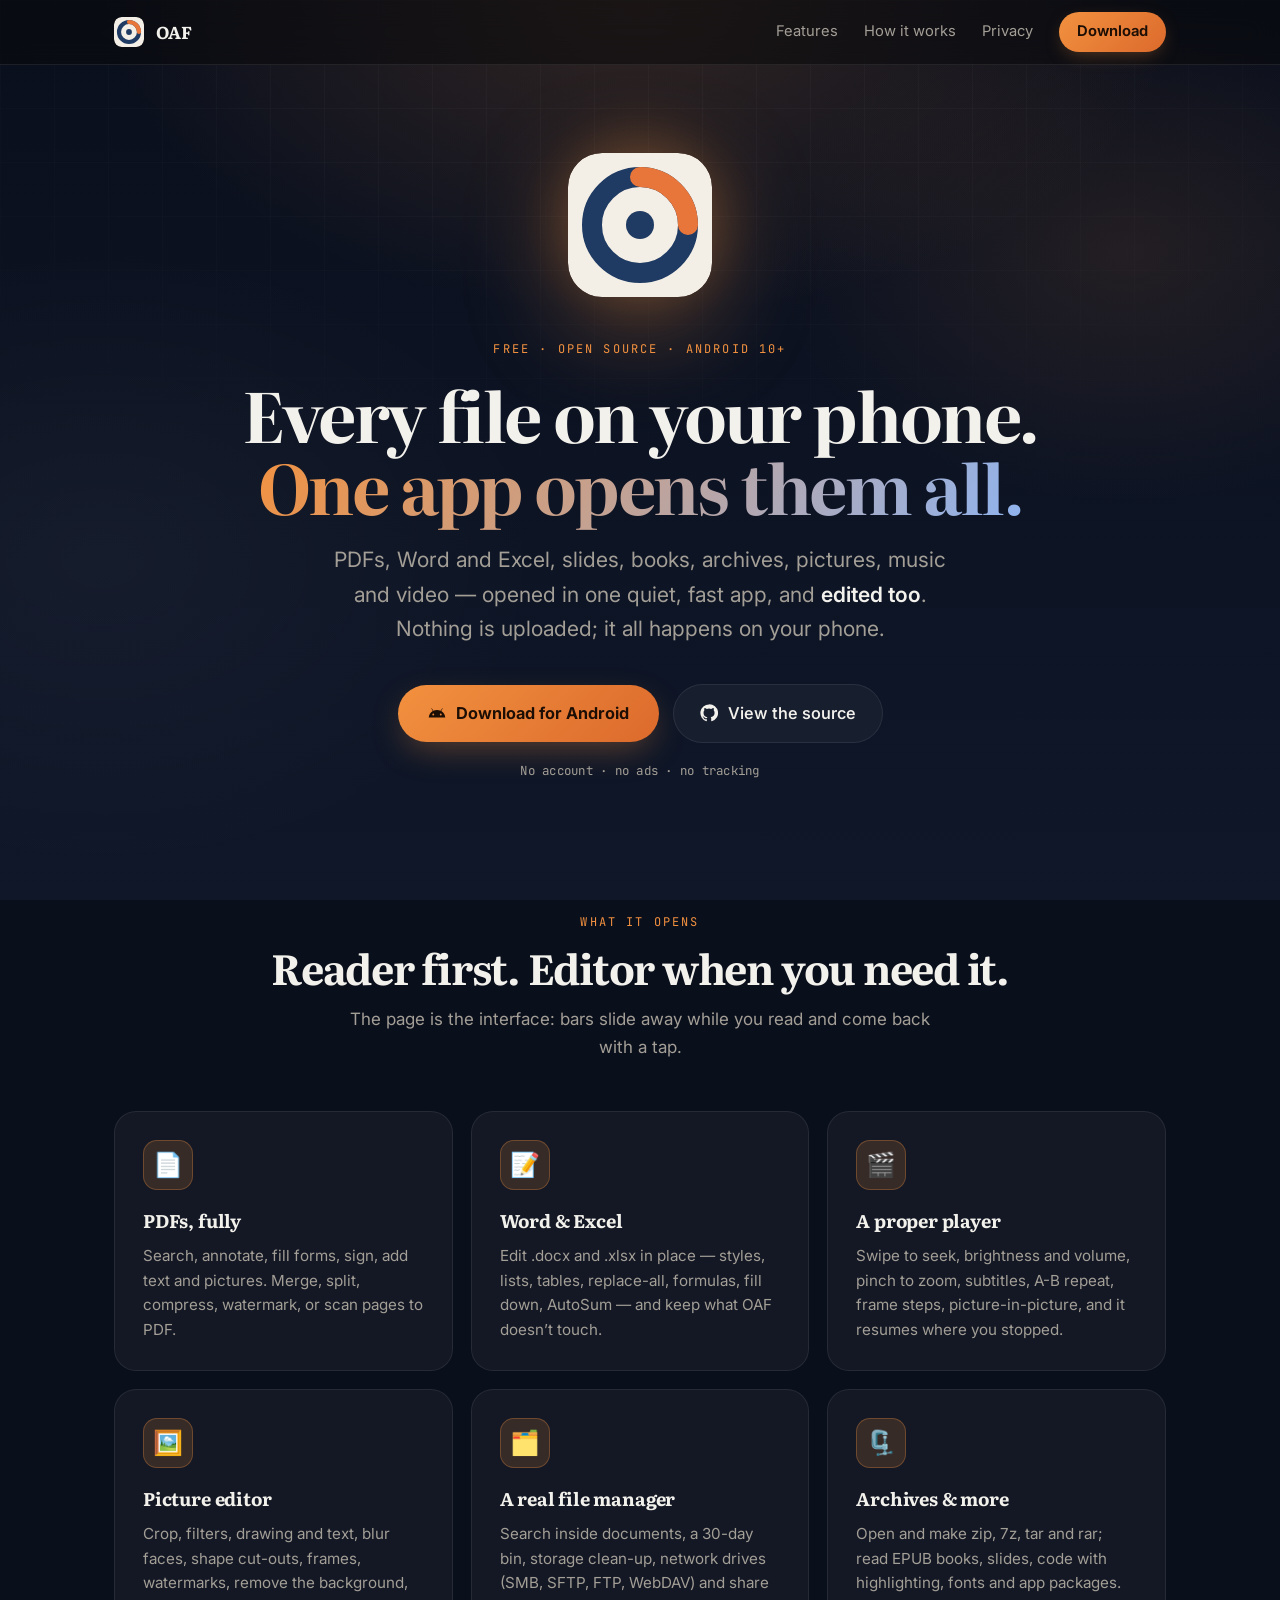
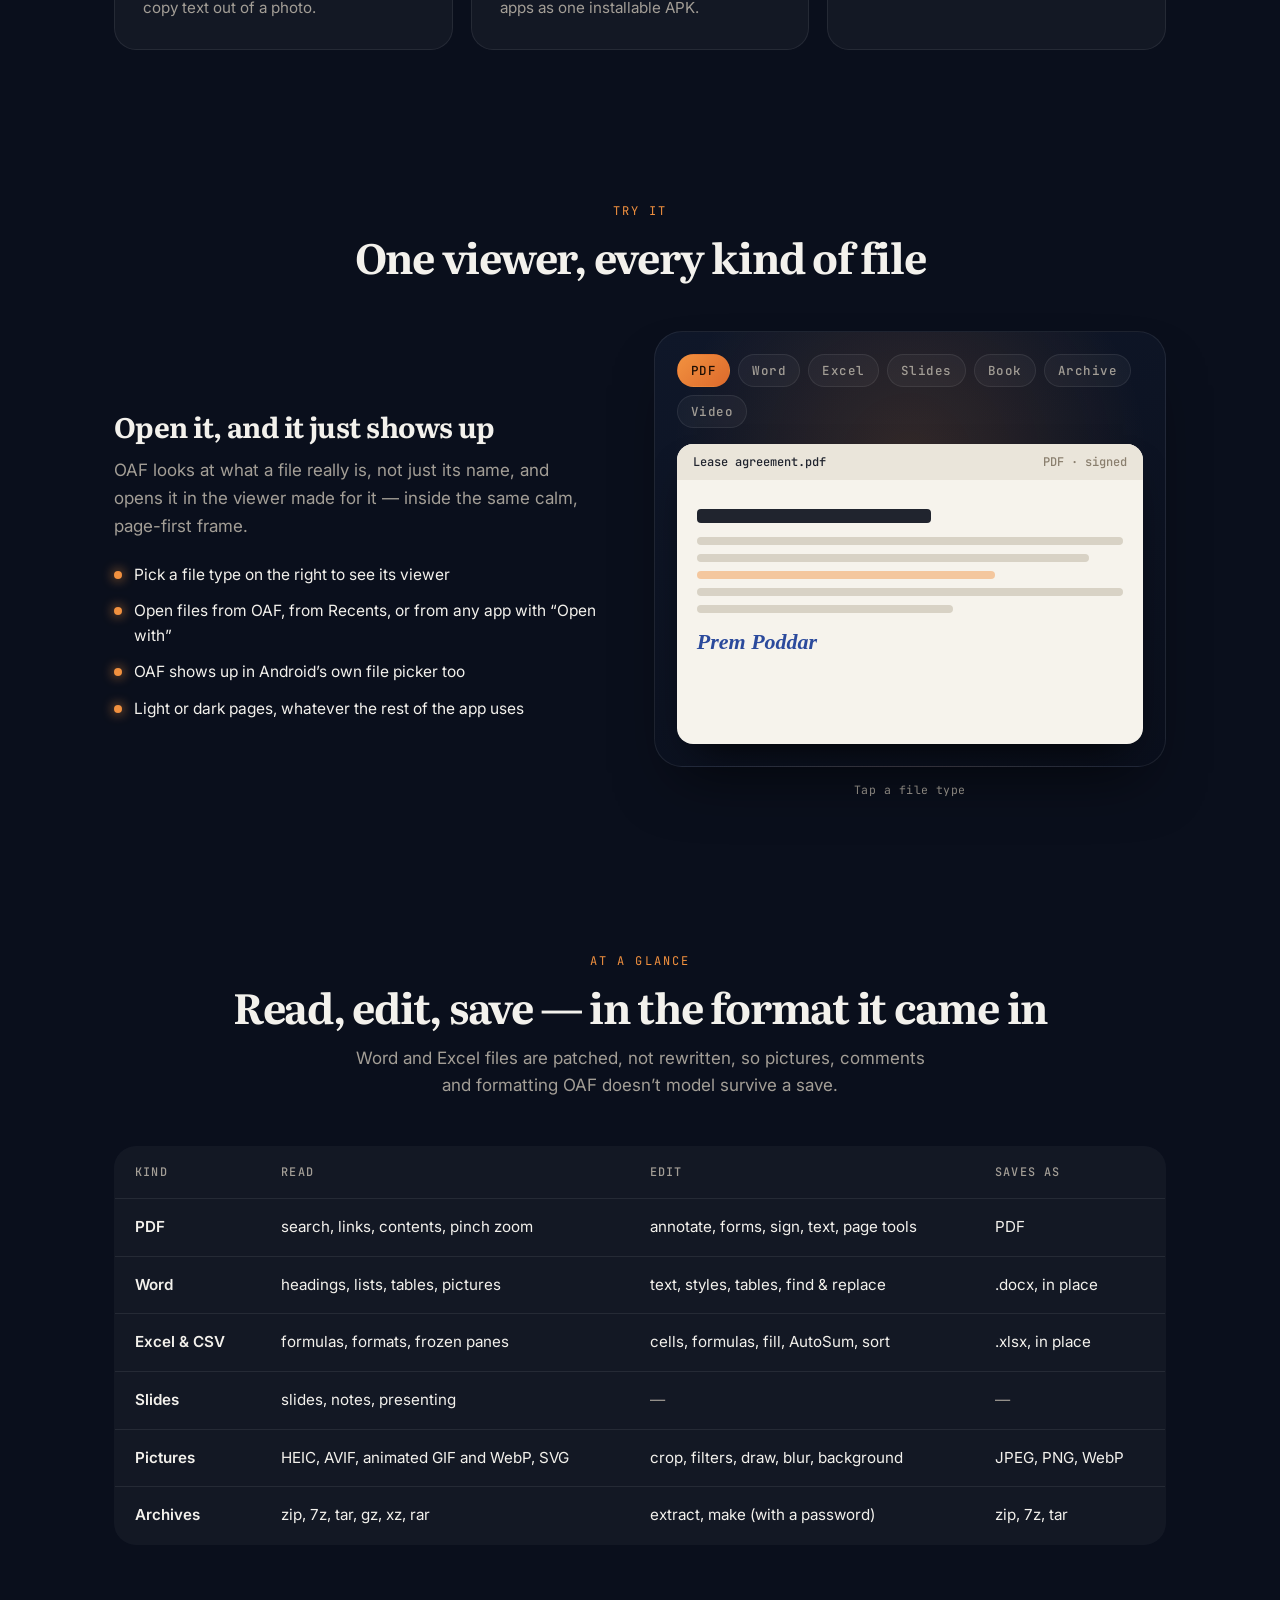
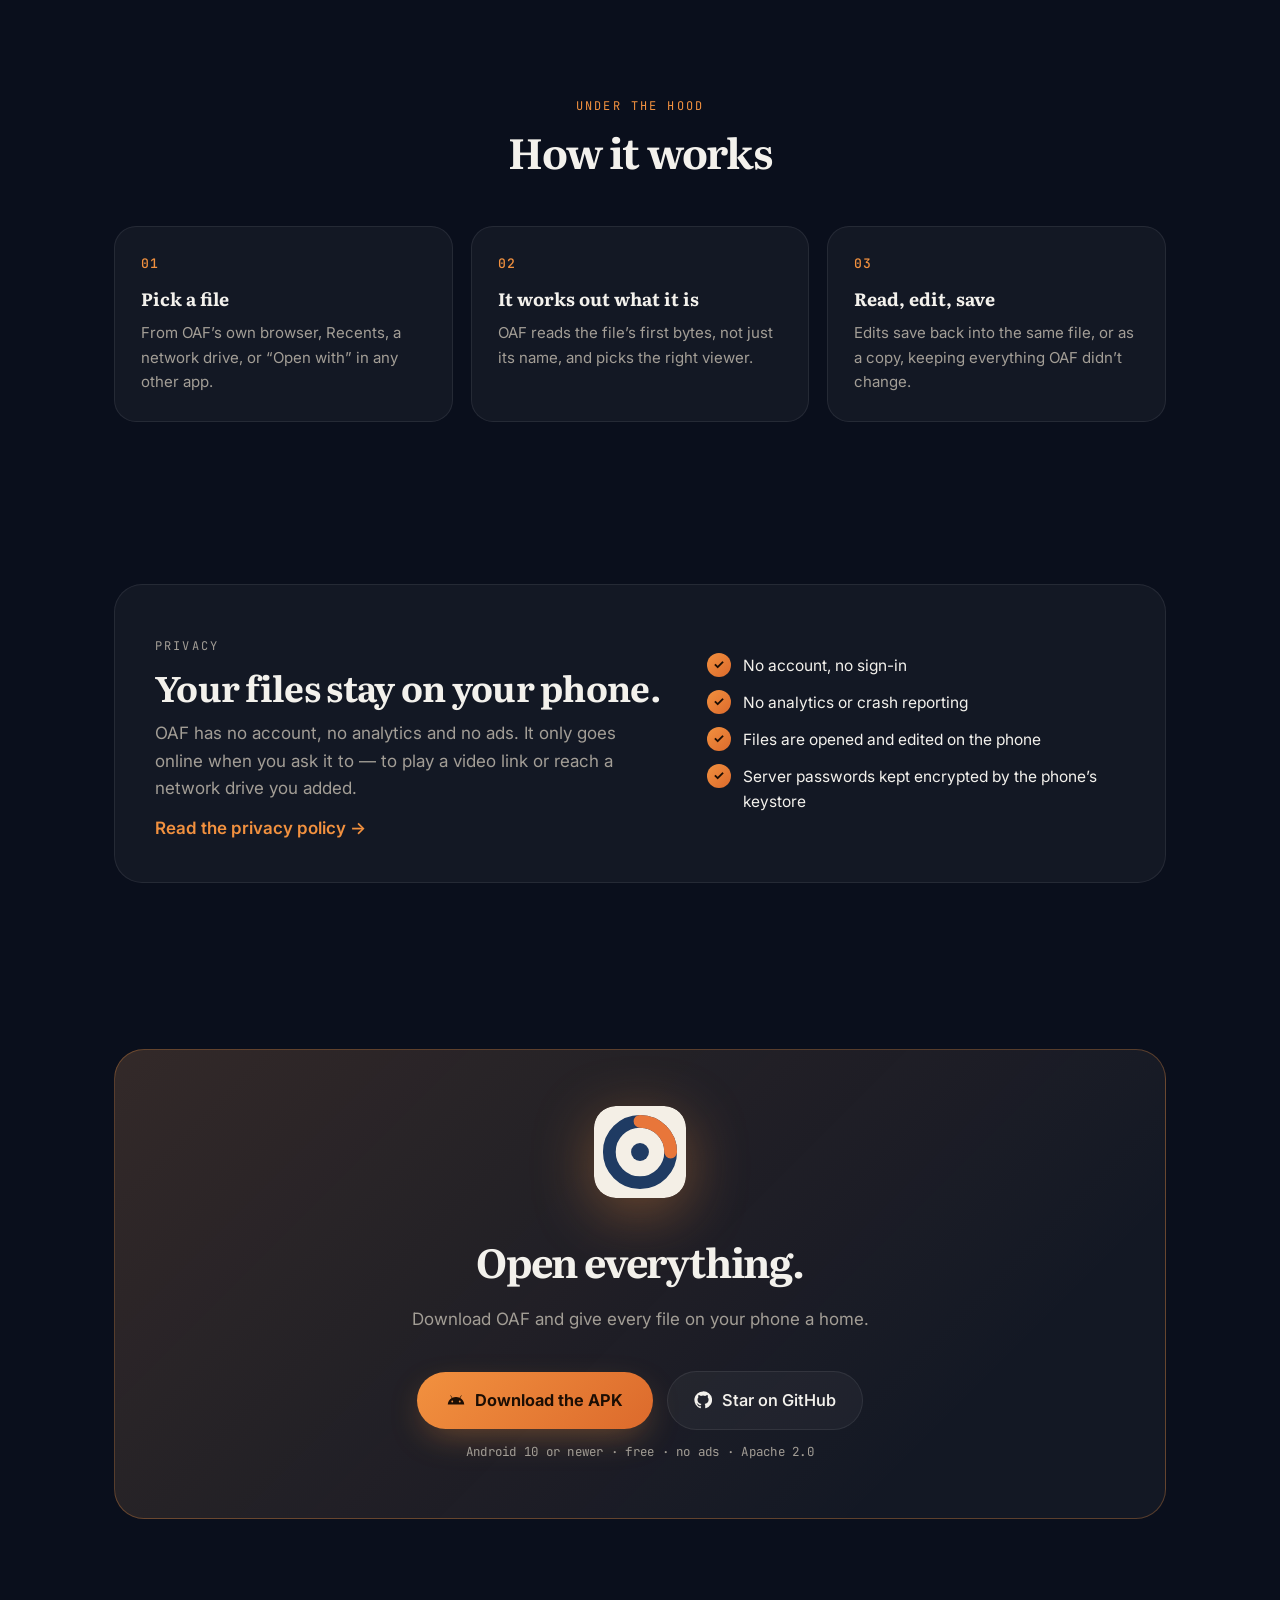
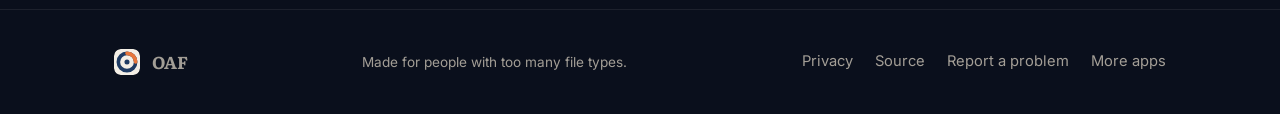
==== docs/index.html @ 2722290e "Website for GitHub Pages: landing page with a playable demo, and a privacy policy" ====
<!doctype html>
<html lang="en">
<head>
<meta charset="utf-8" />
<meta name="viewport" content="width=device-width, initial-scale=1" />
<title>OAF — open all files on your phone</title>
<meta name="description" content="A free, open source Android app that opens and edits almost any file: PDFs, Word, Excel, slides, books, archives, pictures, audio and video. No account, no ads." />
<meta property="og:title" content="OAF — open all files on your phone" />
<meta property="og:description" content="A free, open source Android app that opens and edits almost any file: PDFs, Word, Excel, slides, books, archives, pictures, audio and video. No account, no ads." />
<meta property="og:type" content="website" />
<meta name="theme-color" content="#0A0F1C" />
<link rel="icon" href="icon.svg" type="image/svg+xml" />
<link rel="preconnect" href="https://fonts.googleapis.com" />
<link rel="preconnect" href="https://fonts.gstatic.com" crossorigin />
<link href="https://fonts.googleapis.com/css2?family=Literata:opsz,wght@7..72,600;7..72,700&family=Inter:wght@400;500;600;700&family=JetBrains+Mono:wght@400;500&display=swap" rel="stylesheet" />
<link rel="stylesheet" href="site.css" />
<style>:root{--bg:#0A0F1C;--bg-2:#0F1729;--text:#F3F1EC;--muted:#A39E96;--soft:#D6D2CB;--accent:#F2913F;--accent-2:#DC6A2C;--accent-3:#8FB4F0;--on-accent:#1C0E04;--accent-glow:rgba(242,145,63,.38);--accent-soft:rgba(242,145,63,.14);--accent-line:rgba(242,145,63,.30);--glow-1:rgba(242,145,63,.17);--glow-2:rgba(242,145,63,.10);--glow-3:rgba(255,255,255,.035);--gridline:rgba(255,255,255,.025);--nav:rgba(10,10,12,.55);--line:rgba(255,255,255,.08);--line-strong:rgba(255,255,255,.22);--card:rgba(255,255,255,.04);--card-hover:rgba(255,255,255,.065);--ico-bg:rgba(242,145,63,.16);--display:"Literata",Georgia,serif;--body:"Inter",system-ui,sans-serif;--mono:"JetBrains Mono",ui-monospace,monospace;}</style>
</head>
<body>
<div class="bg-glow"></div>
<div class="bg-grid"></div>
<nav>
  <div class="wrap">
    <a class="brand" href="./"><img src="icon.svg" alt="" />OAF</a>
    <div class="nav-links">
      <a href="./#features">Features</a>
      <a href="./#how">How it works</a>
      <a href="privacy/">Privacy</a>
      <a href="./#download" class="nav-cta">Download</a>
    </div>
  </div>
</nav>

<header>
  <div class="wrap">
    <div class="hero-icon-wrap fade-up"><img src="icon.svg" alt="OAF icon" class="hero-icon" /></div>
    <p class="eyebrow fade-up d1">Free · open source · Android 10+</p>
    <h1 class="fade-up d1">Every file on your phone.<br /><span class="hl">One app opens them all.</span></h1>
    <p class="tagline fade-up d2">PDFs, Word and Excel, slides, books, archives, pictures, music and video — opened in one quiet, fast app, and <b>edited too</b>. Nothing is uploaded; it all happens on your phone.</p>
    <div class="cta-row fade-up d3">
      <a href="https://github.com/PremPoddar/OAF/releases/latest" class="btn-primary"><svg viewBox="0 0 24 24" fill="currentColor" aria-hidden="true"><path d="M17.6 9.48l1.84-3.18a.38.38 0 0 0-.66-.38l-1.86 3.22a11.4 11.4 0 0 0-9.84 0L5.22 5.92a.38.38 0 0 0-.66.38L6.4 9.48A10.8 10.8 0 0 0 1 18h22a10.8 10.8 0 0 0-5.4-8.52ZM7 15.25a1.25 1.25 0 1 1 0-2.5 1.25 1.25 0 0 1 0 2.5Zm10 0a1.25 1.25 0 1 1 0-2.5 1.25 1.25 0 0 1 0 2.5Z"/></svg> Download for Android</a>
      <a href="https://github.com/PremPoddar/OAF" class="btn-ghost"><svg viewBox="0 0 24 24" fill="currentColor" aria-hidden="true"><path d="M12 .5a11.5 11.5 0 0 0-3.64 22.41c.58.1.79-.25.79-.56v-2c-3.2.7-3.87-1.37-3.87-1.37-.53-1.33-1.28-1.69-1.28-1.69-1.05-.72.08-.7.08-.7 1.16.08 1.77 1.19 1.77 1.19 1.03 1.77 2.7 1.26 3.36.96.1-.75.4-1.26.73-1.55-2.55-.29-5.24-1.28-5.24-5.69 0-1.26.45-2.29 1.19-3.1-.12-.29-.52-1.46.11-3.05 0 0 .97-.31 3.17 1.18a11 11 0 0 1 5.77 0c2.2-1.49 3.17-1.18 3.17-1.18.63 1.59.23 2.76.11 3.05.74.81 1.19 1.84 1.19 3.1 0 4.42-2.69 5.39-5.25 5.68.41.36.78 1.06.78 2.14v3.17c0 .31.21.67.8.56A11.5 11.5 0 0 0 12 .5Z"/></svg> View the source</a>
    </div>
    <p class="micro fade-up d3">No account · no ads · no tracking</p>
  </div>
</header>

<section id="features">
  <div class="wrap">
    <p class="eyebrow center reveal">What it opens</p>
    <h2 class="section-title reveal">Reader first. Editor when you need it.</h2>
    <p class="section-sub reveal">The page is the interface: bars slide away while you read and come back with a tap.</p>
    <div class="grid"><div class="card reveal"><div class="ico">📄</div><h3>PDFs, fully</h3><p>Search, annotate, fill forms, sign, add text and pictures. Merge, split, compress, watermark, or scan pages to PDF.</p></div><div class="card reveal"><div class="ico">📝</div><h3>Word & Excel</h3><p>Edit .docx and .xlsx in place — styles, lists, tables, replace-all, formulas, fill down, AutoSum — and keep what OAF doesn’t touch.</p></div><div class="card reveal"><div class="ico">🎬</div><h3>A proper player</h3><p>Swipe to seek, brightness and volume, pinch to zoom, subtitles, A-B repeat, frame steps, picture-in-picture, and it resumes where you stopped.</p></div><div class="card reveal"><div class="ico">🖼️</div><h3>Picture editor</h3><p>Crop, filters, drawing and text, blur faces, shape cut-outs, frames, watermarks, remove the background, copy text out of a photo.</p></div><div class="card reveal"><div class="ico">🗂️</div><h3>A real file manager</h3><p>Search inside documents, a 30-day bin, storage clean-up, network drives (SMB, SFTP, FTP, WebDAV) and share apps as one installable APK.</p></div><div class="card reveal"><div class="ico">🗜️</div><h3>Archives & more</h3><p>Open and make zip, 7z, tar and rar; read EPUB books, slides, code with highlighting, fonts and app packages.</p></div></div>
  </div>
</section>

<section>
  <div class="wrap">
    <p class="eyebrow center reveal">Try it</p>
    <h2 class="section-title reveal">One viewer, every kind of file</h2>
    <div class="demo">
      <div class="reveal">
        <h3>Open it, and it just shows up</h3>
        <p>OAF looks at what a file really is, not just its name, and opens it in the viewer made for it — inside the same calm, page-first frame.</p>
        <ul><li>Pick a file type on the right to see its viewer</li><li>Open files from OAF, from Recents, or from any app with “Open with”</li><li>OAF shows up in Android’s own file picker too</li><li>Light or dark pages, whatever the rest of the app uses</li></ul>
      </div>
      <div class="reveal">
        <div class="stage" id="stage"><div class="ov-tabs" id="ovTabs"></div>
<div class="ov-win"><div class="ov-bar"><span class="ov-name" id="ovName"></span><span class="ov-kind" id="ovKind"></span></div><div class="ov-body" id="ovBody"></div></div></div>
        <p class="hint">Tap a file type</p>
      </div>
    </div>
  </div>
</section>

<section>
  <div class="wrap">
    <p class="eyebrow center reveal">At a glance</p>
    <h2 class="section-title reveal">Read, edit, save — in the format it came in</h2>
    <p class="section-sub reveal">Word and Excel files are patched, not rewritten, so pictures, comments and formatting OAF doesn’t model survive a save.</p>
    <div class="table-wrap reveal"><table><thead><tr><th>Kind</th><th>Read</th><th>Edit</th><th>Saves as</th></tr></thead><tbody><tr><td>PDF</td><td>search, links, contents, pinch zoom</td><td>annotate, forms, sign, text, page tools</td><td>PDF</td></tr><tr><td>Word</td><td>headings, lists, tables, pictures</td><td>text, styles, tables, find &amp; replace</td><td>.docx, in place</td></tr><tr><td>Excel &amp; CSV</td><td>formulas, formats, frozen panes</td><td>cells, formulas, fill, AutoSum, sort</td><td>.xlsx, in place</td></tr><tr><td>Slides</td><td>slides, notes, presenting</td><td><span class="dim">—</span></td><td><span class="dim">—</span></td></tr><tr><td>Pictures</td><td>HEIC, AVIF, animated GIF and WebP, SVG</td><td>crop, filters, draw, blur, background</td><td>JPEG, PNG, WebP</td></tr><tr><td>Archives</td><td>zip, 7z, tar, gz, xz, rar</td><td>extract, make (with a password)</td><td>zip, 7z, tar</td></tr></tbody></table></div>
  </div>
</section>

<section id="how">
  <div class="wrap">
    <p class="eyebrow center reveal">Under the hood</p>
    <h2 class="section-title reveal">How it works</h2>
    <div class="steps"><div class="step reveal"><div class="n">01</div><h3>Pick a file</h3><p>From OAF’s own browser, Recents, a network drive, or “Open with” in any other app.</p></div><div class="step reveal"><div class="n">02</div><h3>It works out what it is</h3><p>OAF reads the file’s first bytes, not just its name, and picks the right viewer.</p></div><div class="step reveal"><div class="n">03</div><h3>Read, edit, save</h3><p>Edits save back into the same file, or as a copy, keeping everything OAF didn’t change.</p></div></div>
  </div>
</section>

<section>
  <div class="wrap">
    <div class="privacy-band reveal">
      <div>
        <p class="eyebrow">Privacy</p>
        <h2>Your files stay on your phone.</h2>
        <p>OAF has no account, no analytics and no ads. It only goes online when you ask it to — to play a video link or reach a network drive you added.</p>
        <p><a class="text-link" href="privacy/">Read the privacy policy →</a></p>
      </div>
      <ul class="checks"><li>No account, no sign-in</li><li>No analytics or crash reporting</li><li>Files are opened and edited on the phone</li><li>Server passwords kept encrypted by the phone’s keystore</li></ul>
    </div>
  </div>
</section>

<section id="download" class="download-band">
  <div class="wrap">
    <div class="download-card reveal">
      <img src="icon.svg" alt="OAF" />
      <h2>Open everything.</h2>
      <p>Download OAF and give every file on your phone a home.</p>
      <div class="cta-row">
        <a href="https://github.com/PremPoddar/OAF/releases/latest" class="btn-primary"><svg viewBox="0 0 24 24" fill="currentColor" aria-hidden="true"><path d="M17.6 9.48l1.84-3.18a.38.38 0 0 0-.66-.38l-1.86 3.22a11.4 11.4 0 0 0-9.84 0L5.22 5.92a.38.38 0 0 0-.66.38L6.4 9.48A10.8 10.8 0 0 0 1 18h22a10.8 10.8 0 0 0-5.4-8.52ZM7 15.25a1.25 1.25 0 1 1 0-2.5 1.25 1.25 0 0 1 0 2.5Zm10 0a1.25 1.25 0 1 1 0-2.5 1.25 1.25 0 0 1 0 2.5Z"/></svg> Download the APK</a>
        <a href="https://github.com/PremPoddar/OAF" class="btn-ghost"><svg viewBox="0 0 24 24" fill="currentColor" aria-hidden="true"><path d="M12 .5a11.5 11.5 0 0 0-3.64 22.41c.58.1.79-.25.79-.56v-2c-3.2.7-3.87-1.37-3.87-1.37-.53-1.33-1.28-1.69-1.28-1.69-1.05-.72.08-.7.08-.7 1.16.08 1.77 1.19 1.77 1.19 1.03 1.77 2.7 1.26 3.36.96.1-.75.4-1.26.73-1.55-2.55-.29-5.24-1.28-5.24-5.69 0-1.26.45-2.29 1.19-3.1-.12-.29-.52-1.46.11-3.05 0 0 .97-.31 3.17 1.18a11 11 0 0 1 5.77 0c2.2-1.49 3.17-1.18 3.17-1.18.63 1.59.23 2.76.11 3.05.74.81 1.19 1.84 1.19 3.1 0 4.42-2.69 5.39-5.25 5.68.41.36.78 1.06.78 2.14v3.17c0 .31.21.67.8.56A11.5 11.5 0 0 0 12 .5Z"/></svg> Star on GitHub</a>
      </div>
      <p class="micro">Android 10 or newer · free · no ads · Apache 2.0</p>
    </div>
  </div>
</section>

<footer>
  <div class="wrap">
    <a class="brand" href="./"><img src="icon.svg" alt="" style="width:26px;height:26px;border-radius:7px" />OAF</a>
    <div class="foot-note">Made for people with too many file types.</div>
    <div class="links">
      <a href="privacy/">Privacy</a>
      <a href="https://github.com/PremPoddar/OAF">Source</a>
      <a href="https://github.com/PremPoddar/OAF/issues">Report a problem</a>
      <a href="https://github.com/PremPoddar">More apps</a>
    </div>
  </div>
</footer>
<style>
.ov-tabs{display:flex;flex-wrap:wrap;gap:8px;margin-bottom:16px}
.ov-tabs button{font:500 12.5px var(--mono);letter-spacing:.04em;color:var(--muted);background:var(--card);border:1px solid var(--line);border-radius:999px;padding:7px 13px;cursor:pointer;transition:all .2s}
.ov-tabs button.on{color:var(--on-accent);background:linear-gradient(135deg,var(--accent),var(--accent-2));border-color:transparent}
.ov-win{background:#F6F3EC;border-radius:16px;overflow:hidden;color:#20242e;min-height:300px;box-shadow:0 20px 40px -20px #000}
.ov-bar{display:flex;justify-content:space-between;align-items:center;padding:10px 16px;background:#EAE5DA;font:500 12px var(--mono)}
.ov-kind{color:#8a7f6e}
.ov-body{padding:20px;min-height:260px;animation:ovIn .35s ease}
@keyframes ovIn{from{opacity:0;transform:translateY(8px)}to{opacity:1;transform:none}}
.ln{height:8px;border-radius:4px;background:#d8d2c5;margin:9px 0}
.ln.h{height:14px;width:55%;background:#20242e;margin-bottom:14px}
.mark{background:rgba(242,145,63,.45)}
.sig{font:italic 600 22px Georgia,serif;color:#2b4a9c;margin-top:16px}
.sheet{display:grid;grid-template-columns:28px repeat(4,1fr);font:12px var(--mono);border:1px solid #d8d2c5}
.sheet div{padding:6px 8px;border-right:1px solid #e3ddd0;border-bottom:1px solid #e3ddd0}
.sheet .hd{background:#ece7dc;color:#8a7f6e;text-align:center}
.sheet .sel{outline:2px solid #DC6A2C;outline-offset:-2px;background:#fff}
.fx{font:12px var(--mono);margin-bottom:10px;color:#20242e}.fx b{color:#DC6A2C}
.slide{aspect-ratio:16/9;border-radius:10px;background:linear-gradient(135deg,#1f3b63,#2d5a94);color:#fff;display:flex;flex-direction:column;justify-content:center;padding:26px}
.slide h4{font:700 22px var(--display)}.slide p{opacity:.8;font-size:13px;margin-top:6px}
.book{font:16px/1.75 var(--display);color:#3a3326}.book:first-letter{font-size:42px;float:left;line-height:1;margin-right:6px;color:#DC6A2C}
.zip div{display:flex;justify-content:space-between;padding:9px 4px;border-bottom:1px solid #e3ddd0;font-size:13.5px}.zip span{color:#8a7f6e;font:12px var(--mono)}
.vid{aspect-ratio:16/9;border-radius:10px;background:radial-gradient(circle at 60% 40%,#3d5f8f,#0b1424);position:relative}
.vid .pl{position:absolute;inset:0;margin:auto;width:56px;height:56px;border-radius:50%;background:#fff;display:grid;place-items:center;font-size:20px}
.vid .bar{position:absolute;left:14px;right:14px;bottom:14px;height:4px;border-radius:2px;background:rgba(255,255,255,.3)}
.vid .bar i{display:block;height:100%;width:38%;border-radius:2px;background:#F2913F}
</style>
<script>
const io=new IntersectionObserver(es=>es.forEach(e=>{if(e.isIntersecting){e.target.classList.add('in');io.unobserve(e.target)}}),{threshold:.12});
document.querySelectorAll('.reveal').forEach(el=>io.observe(el));
const heroIcon=document.querySelector('.hero-icon');
if(heroIcon&&!matchMedia('(prefers-reduced-motion: reduce)').matches)addEventListener('pointermove',e=>{
  heroIcon.style.translate=`${(e.clientX/innerWidth-.5)*10}px ${(e.clientY/innerHeight-.5)*10}px`});
</script>
<script>
const OV={
 PDF:['Lease agreement.pdf','PDF · signed',`<div class="ln h"></div><div class="ln"></div><div class="ln" style="width:92%"></div><div class="ln mark" style="width:70%"></div><div class="ln"></div><div class="ln" style="width:60%"></div><div class="sig">Prem Poddar</div>`],
 Word:['Trip plan.docx','Word · editing',`<div class="ln h" style="width:40%"></div><div class="ln"></div><div class="ln" style="width:85%"></div><div class="ln" style="width:30%;background:#20242e"></div><div class="ln"></div><div class="ln" style="width:75%"></div>`],
 Excel:['Budget.xlsx','Excel · formulas',`<div class="fx"><b>fx</b> =SUM(B2:B4)</div><div class="sheet"><div class="hd"></div><div class="hd">A</div><div class="hd">B</div><div class="hd">C</div><div class="hd">D</div><div class="hd">1</div><div>Item</div><div>Cost</div><div></div><div></div><div class="hd">2</div><div>Hotel</div><div>420</div><div></div><div></div><div class="hd">3</div><div>Flights</div><div>310</div><div></div><div></div><div class="hd">4</div><div>Food</div><div>185</div><div></div><div></div><div class="hd">5</div><div><b>Total</b></div><div class="sel">915</div><div></div><div></div></div>`],
 Slides:['Pitch.pptx','Slides · presenting',`<div class="slide"><h4>Open all files</h4><p>Slide 3 of 12 · tap to go on</p></div>`],
 Book:['The Old Path.epub','EPUB · chapter 4',`<p class="book">The road bent west where the river slowed, and there, half hidden in the reeds, stood the house she had only ever seen in her grandmother’s letters.</p>`],
 Archive:['Photos 2024.zip','Archive · 4 items',`<div class="zip"><div>Beach.jpg<span>3.1 MB</span></div><div>Sunset.heic<span>2.4 MB</span></div><div>Clip.mp4<span>48 MB</span></div><div>Notes.txt<span>2 KB</span></div></div>`],
 Video:['Concert.mp4','Video · 4K',`<div class="vid"><div class="pl">▶</div><div class="bar"><i></i></div></div>`],
};
const tabs=document.getElementById('ovTabs');let cur='PDF',auto=true;
function show(k){cur=k;const[n,kind,html]=OV[k];ovName.textContent=n;ovKind.textContent=kind;ovBody.innerHTML=html;ovBody.style.animation='none';ovBody.offsetHeight;ovBody.style.animation='';
 [...tabs.children].forEach(b=>b.classList.toggle('on',b.textContent===k))}
Object.keys(OV).forEach(k=>{const b=document.createElement('button');b.textContent=k;b.onclick=()=>{auto=false;show(k)};tabs.appendChild(b)});
show(cur);setInterval(()=>{if(!auto)return;const ks=Object.keys(OV);show(ks[(ks.indexOf(cur)+1)%ks.length])},2600);
</script>
</body>
</html>
---- docs/site.css ----
:root{--wrap:1100px;--radius:22px}
*{margin:0;padding:0;box-sizing:border-box}
html{scroll-behavior:smooth;-webkit-text-size-adjust:100%}
body{font-family:var(--body);background:var(--bg);color:var(--text);line-height:1.62;font-size:17px;overflow-x:hidden;-webkit-font-smoothing:antialiased}
a{color:inherit}
.wrap{max-width:var(--wrap);margin:0 auto;padding:0 24px}
.bg-glow{position:fixed;inset:0;z-index:-2;background:
  radial-gradient(60% 50% at 50% 0%,var(--glow-1),transparent 70%),
  radial-gradient(40% 40% at 88% 28%,var(--glow-2),transparent 70%),
  radial-gradient(50% 50% at 8% 62%,var(--glow-3),transparent 70%),
  linear-gradient(180deg,var(--bg),var(--bg-2))}
.bg-grid{position:fixed;inset:0;z-index:-1;background-image:linear-gradient(var(--gridline) 1px,transparent 1px),linear-gradient(90deg,var(--gridline) 1px,transparent 1px);
  background-size:54px 54px;mask-image:radial-gradient(ellipse 80% 60% at 50% 0%,#000 40%,transparent 100%);-webkit-mask-image:radial-gradient(ellipse 80% 60% at 50% 0%,#000 40%,transparent 100%)}

nav{position:sticky;top:0;z-index:50;backdrop-filter:blur(14px);-webkit-backdrop-filter:blur(14px);background:var(--nav);border-bottom:1px solid var(--line)}
nav .wrap{display:flex;align-items:center;justify-content:space-between;height:64px;gap:16px}
.brand{display:flex;align-items:center;gap:12px;font-family:var(--display);font-weight:700;font-size:1.08rem;letter-spacing:-.01em;text-decoration:none}
.brand img{width:30px;height:30px;border-radius:8px}
.nav-links{display:flex;align-items:center;gap:26px}
.nav-links a{color:var(--muted);text-decoration:none;font-size:.92rem;transition:color .2s}
.nav-links a:hover{color:var(--text)}
.nav-cta{background:linear-gradient(135deg,var(--accent),var(--accent-2));color:var(--on-accent)!important;font-weight:650;padding:8px 18px;border-radius:999px;box-shadow:0 6px 20px -6px var(--accent-glow)}
@media(max-width:680px){.nav-links a:not(.nav-cta){display:none}}

header{padding:88px 0 56px;text-align:center}
.hero-icon-wrap{position:relative;display:inline-block;margin-bottom:34px}
.hero-icon{width:144px;height:144px;border-radius:34px;position:relative;z-index:2;animation:float 6s ease-in-out infinite;filter:drop-shadow(0 24px 50px var(--accent-glow))}
.hero-icon-wrap::after{content:"";position:absolute;inset:-30% -30% -10%;z-index:1;background:radial-gradient(circle,var(--accent-glow),transparent 65%);filter:blur(20px);animation:pulse 4s ease-in-out infinite}
@keyframes float{0%,100%{transform:translateY(0)}50%{transform:translateY(-14px)}}
@keyframes pulse{0%,100%{opacity:.6;transform:scale(1)}50%{opacity:1;transform:scale(1.08)}}
.eyebrow{font-family:var(--mono);font-size:12px;letter-spacing:.18em;text-transform:uppercase;color:var(--accent)}
header .eyebrow{margin-bottom:18px}
h1{font-family:var(--display);font-size:clamp(2.5rem,6vw,4.3rem);font-weight:700;letter-spacing:-.035em;line-height:1.05}
h1 .hl{background:linear-gradient(120deg,var(--accent),var(--accent-3));-webkit-background-clip:text;background-clip:text;-webkit-text-fill-color:transparent}
.tagline{font-size:clamp(1.05rem,2.3vw,1.32rem);color:var(--muted);max-width:640px;margin:22px auto 0}
.tagline b{color:var(--text);font-weight:600}
.cta-row{display:flex;gap:14px;justify-content:center;align-items:center;flex-wrap:wrap;margin-top:38px}
.btn-primary,.btn-ghost{display:inline-flex;align-items:center;gap:10px;text-decoration:none;border-radius:999px;font-size:1.02rem;transition:transform .22s,box-shadow .22s,border-color .2s,background .2s}
.btn-primary{background:linear-gradient(135deg,var(--accent),var(--accent-2));color:var(--on-accent);font-weight:680;padding:15px 30px;box-shadow:0 12px 34px -8px var(--accent-glow)}
.btn-primary:hover{transform:translateY(-3px);box-shadow:0 20px 44px -8px var(--accent-glow)}
.btn-ghost{color:var(--text);font-weight:550;padding:15px 26px;border:1px solid var(--line);background:var(--card)}
.btn-ghost:hover{border-color:var(--line-strong);background:var(--card-hover)}
.btn-primary svg,.btn-ghost svg{width:18px;height:18px}
.micro{margin-top:18px;font-family:var(--mono);font-size:.78rem;letter-spacing:.02em;color:var(--muted)}

section{padding:76px 0}
.section-title{font-family:var(--display);font-size:clamp(1.8rem,4vw,2.6rem);font-weight:700;letter-spacing:-.03em;text-align:center;margin-top:12px;line-height:1.15}
.section-sub{color:var(--muted);text-align:center;max-width:580px;margin:14px auto 0}
.center{text-align:center}

.grid{display:grid;grid-template-columns:repeat(auto-fit,minmax(255px,1fr));gap:18px;margin-top:50px}
.card{background:var(--card);border:1px solid var(--line);border-radius:var(--radius);padding:28px;transition:transform .3s,border-color .3s,background .3s}
.card:hover{transform:translateY(-6px);border-color:var(--accent-line);background:var(--card-hover)}
.card .ico{width:50px;height:50px;border-radius:14px;display:grid;place-items:center;font-size:24px;margin-bottom:16px;background:var(--ico-bg);border:1px solid var(--accent-line)}
.card h3{font-family:var(--display);font-size:1.15rem;font-weight:700;letter-spacing:-.01em}
.card p{color:var(--muted);margin-top:8px;font-size:.95rem}

.demo{display:grid;grid-template-columns:1fr 1.05fr;gap:52px;align-items:center;margin-top:50px}
@media(max-width:860px){.demo{grid-template-columns:1fr}}
.demo h3{font-family:var(--display);font-size:1.75rem;font-weight:700;letter-spacing:-.02em;line-height:1.2}
.demo p{color:var(--muted);margin-top:14px}
.demo ul{list-style:none;margin-top:22px;display:grid;gap:11px}
.demo li{display:flex;gap:12px;align-items:flex-start;font-size:.97rem}
.demo li::before{content:"";flex:0 0 8px;height:8px;border-radius:50%;margin-top:9px;background:var(--accent);box-shadow:0 0 12px var(--accent)}
.stage{position:relative;border-radius:28px;border:1px solid var(--line);background:radial-gradient(circle at 50% 30%,var(--glow-1),transparent 60%),linear-gradient(160deg,var(--bg-2),var(--bg));
  box-shadow:0 30px 60px -24px rgba(0,0,0,.6);overflow:hidden;min-height:420px;padding:22px}
.stage-tag{font-family:var(--mono);font-size:11px;letter-spacing:.2em;text-transform:uppercase;color:var(--muted)}
.hint{font-family:var(--mono);font-size:11.5px;color:var(--muted);margin-top:14px;text-align:center;letter-spacing:.04em}

.table-wrap{margin-top:46px;overflow-x:auto}
table{width:100%;border-collapse:collapse;min-width:560px;background:var(--card);border:1px solid var(--line);border-radius:var(--radius);overflow:hidden}
th,td{padding:16px 20px;text-align:left;border-bottom:1px solid var(--line);font-size:.95rem;vertical-align:top}
thead th{font-family:var(--mono);font-size:.74rem;letter-spacing:.1em;text-transform:uppercase;color:var(--muted);font-weight:500}
tbody tr:last-child td{border-bottom:none}
td:first-child{font-weight:600;white-space:nowrap}
td .dim{color:var(--muted)}
.yes{color:var(--accent);font-weight:600}

.steps{display:grid;grid-template-columns:repeat(auto-fit,minmax(230px,1fr));gap:18px;margin-top:50px}
.step{background:var(--card);border:1px solid var(--line);border-radius:var(--radius);padding:26px}
.step .n{font-family:var(--mono);font-size:.82rem;font-weight:500;color:var(--accent);letter-spacing:.08em}
.step h3{font-family:var(--display);margin-top:10px;font-size:1.12rem;font-weight:700}
.step p{color:var(--muted);margin-top:8px;font-size:.94rem}
.step code,.prose code{font-family:var(--mono);background:var(--card-hover);padding:2px 7px;border-radius:6px;font-size:.82em;color:var(--accent)}

.privacy-band{display:grid;grid-template-columns:1.1fr .9fr;gap:40px;align-items:center;background:var(--card);border:1px solid var(--line);border-radius:28px;padding:40px;margin-top:10px}
@media(max-width:820px){.privacy-band{grid-template-columns:1fr}}
.privacy-band h2{font-family:var(--display);font-size:clamp(1.6rem,3.4vw,2.2rem);letter-spacing:-.02em;line-height:1.2;margin-top:10px}
.privacy-band p{color:var(--muted);margin-top:12px}
.checks{list-style:none;display:grid;gap:12px}
.checks li{display:flex;gap:12px;align-items:flex-start;font-size:.97rem}
.checks li::before{content:"✓";flex:0 0 24px;height:24px;border-radius:50%;display:grid;place-items:center;font-size:13px;font-weight:700;color:var(--on-accent);background:linear-gradient(135deg,var(--accent),var(--accent-2))}
.text-link{color:var(--accent);text-decoration:none;font-weight:600}
.text-link:hover{text-decoration:underline}

.download-band{text-align:center;padding:90px 0}
.download-card{background:linear-gradient(135deg,var(--accent-soft),transparent 80%),var(--card);border:1px solid var(--accent-line);border-radius:30px;padding:56px 32px}
.download-card img{width:92px;height:92px;border-radius:22px;margin-bottom:22px;filter:drop-shadow(0 14px 30px var(--accent-glow))}
.download-card h2{font-family:var(--display);font-size:clamp(1.8rem,4vw,2.5rem);font-weight:700;letter-spacing:-.03em}
.download-card p{color:var(--muted);margin:12px auto 0;max-width:500px}

footer{border-top:1px solid var(--line);padding:38px 0}
footer .wrap{display:flex;align-items:center;justify-content:space-between;flex-wrap:wrap;gap:16px}
footer .links{display:flex;gap:22px;flex-wrap:wrap}
footer a{color:var(--muted);text-decoration:none;font-size:.92rem;transition:color .2s}
footer a:hover{color:var(--text)}
.foot-note{color:var(--muted);font-size:.85rem}

.reveal{opacity:0;transform:translateY(26px);transition:opacity .7s ease,transform .7s ease}
.reveal.in{opacity:1;transform:none}
.fade-up{animation:fadeUp .9s ease both}.d1{animation-delay:.1s}.d2{animation-delay:.2s}.d3{animation-delay:.3s}
@keyframes fadeUp{from{opacity:0;transform:translateY(22px)}to{opacity:1;transform:none}}
@media(prefers-reduced-motion:reduce){*{animation:none!important;transition:none!important}.reveal{opacity:1;transform:none}}

/* privacy page */
.prose{max-width:760px;margin:0 auto;padding:64px 24px 40px}
.prose h1{font-size:clamp(2.2rem,5vw,3.2rem);margin-bottom:8px}
.prose .updated{font-family:var(--mono);font-size:.8rem;color:var(--muted)}
.prose .summary{background:var(--card);border:1px solid var(--accent-line);border-radius:var(--radius);padding:22px 24px;margin:30px 0}
.prose h2{font-family:var(--display);font-size:1.4rem;margin:38px 0 10px;letter-spacing:-.01em}
.prose p,.prose li{color:var(--soft)}
.prose ul{padding-left:22px;display:grid;gap:8px;margin-top:8px}
.prose table{min-width:0;margin-top:12px}
.prose td:first-child{white-space:normal}
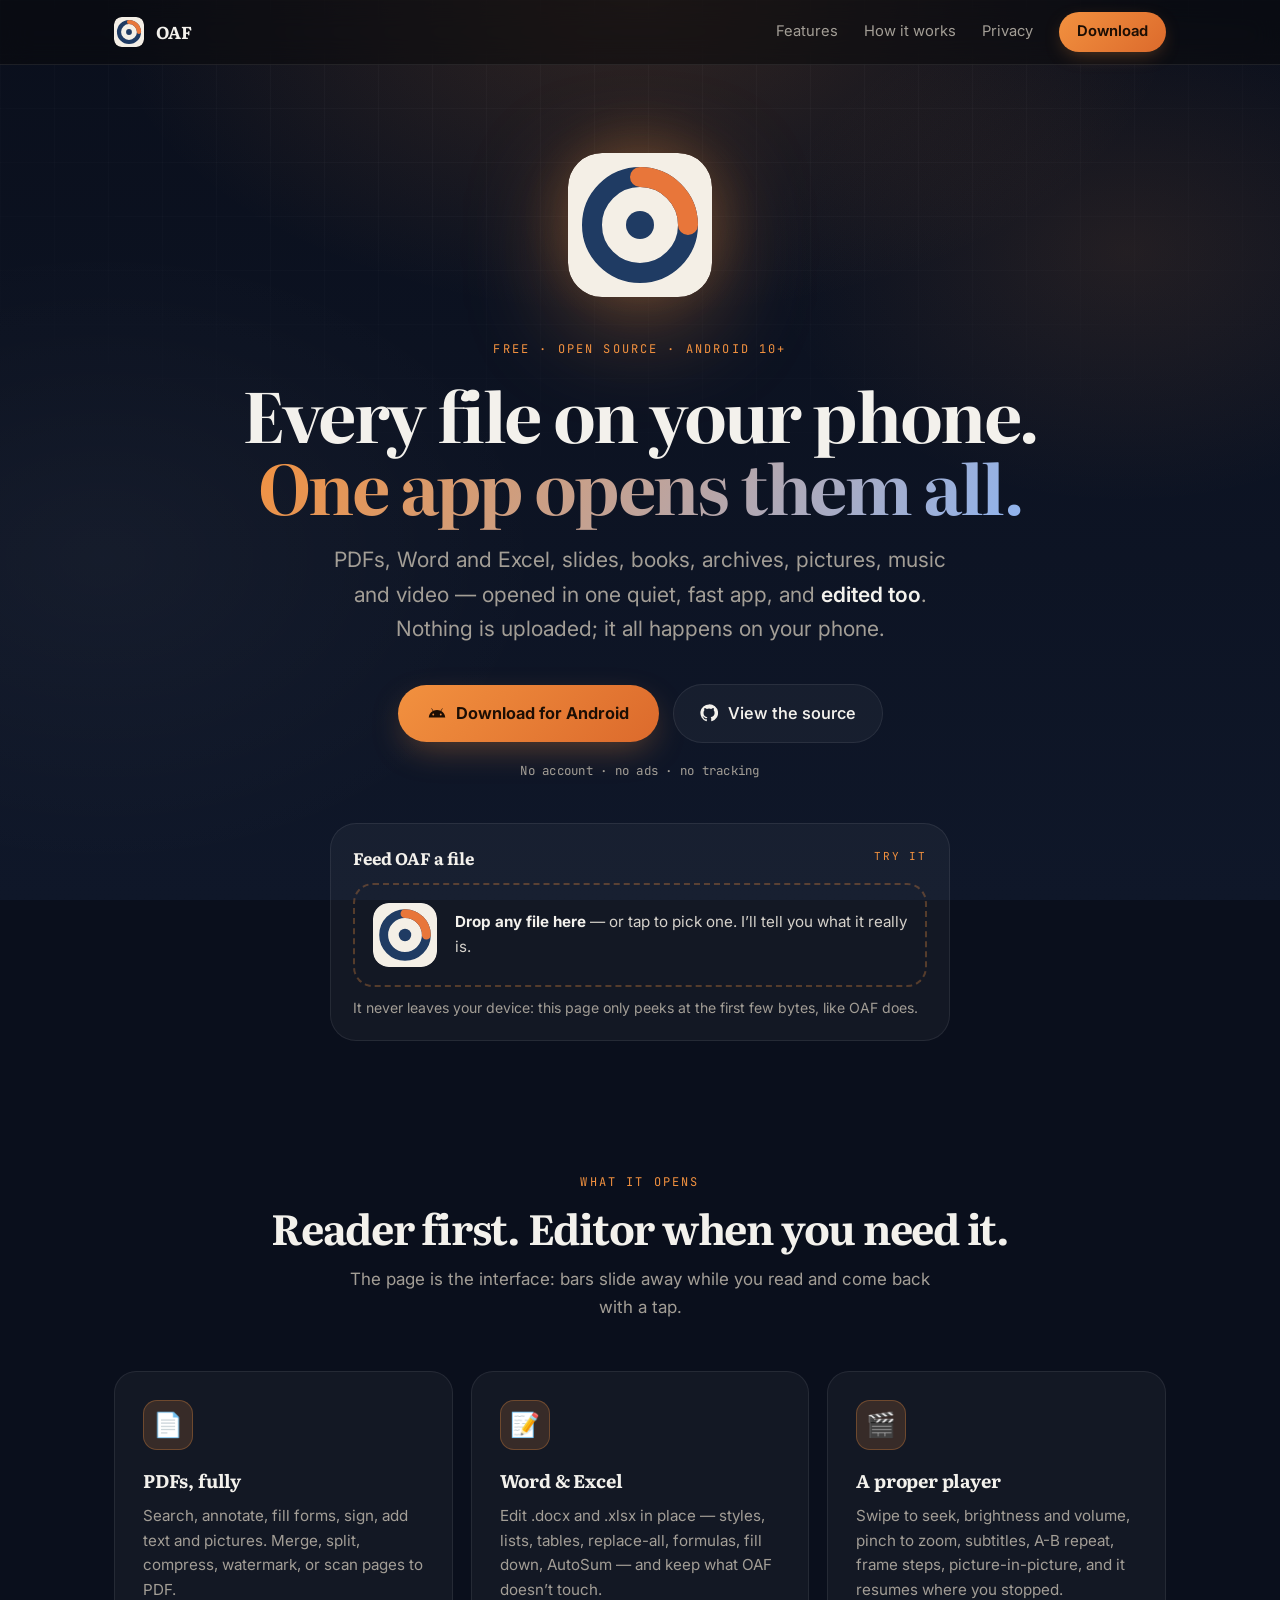
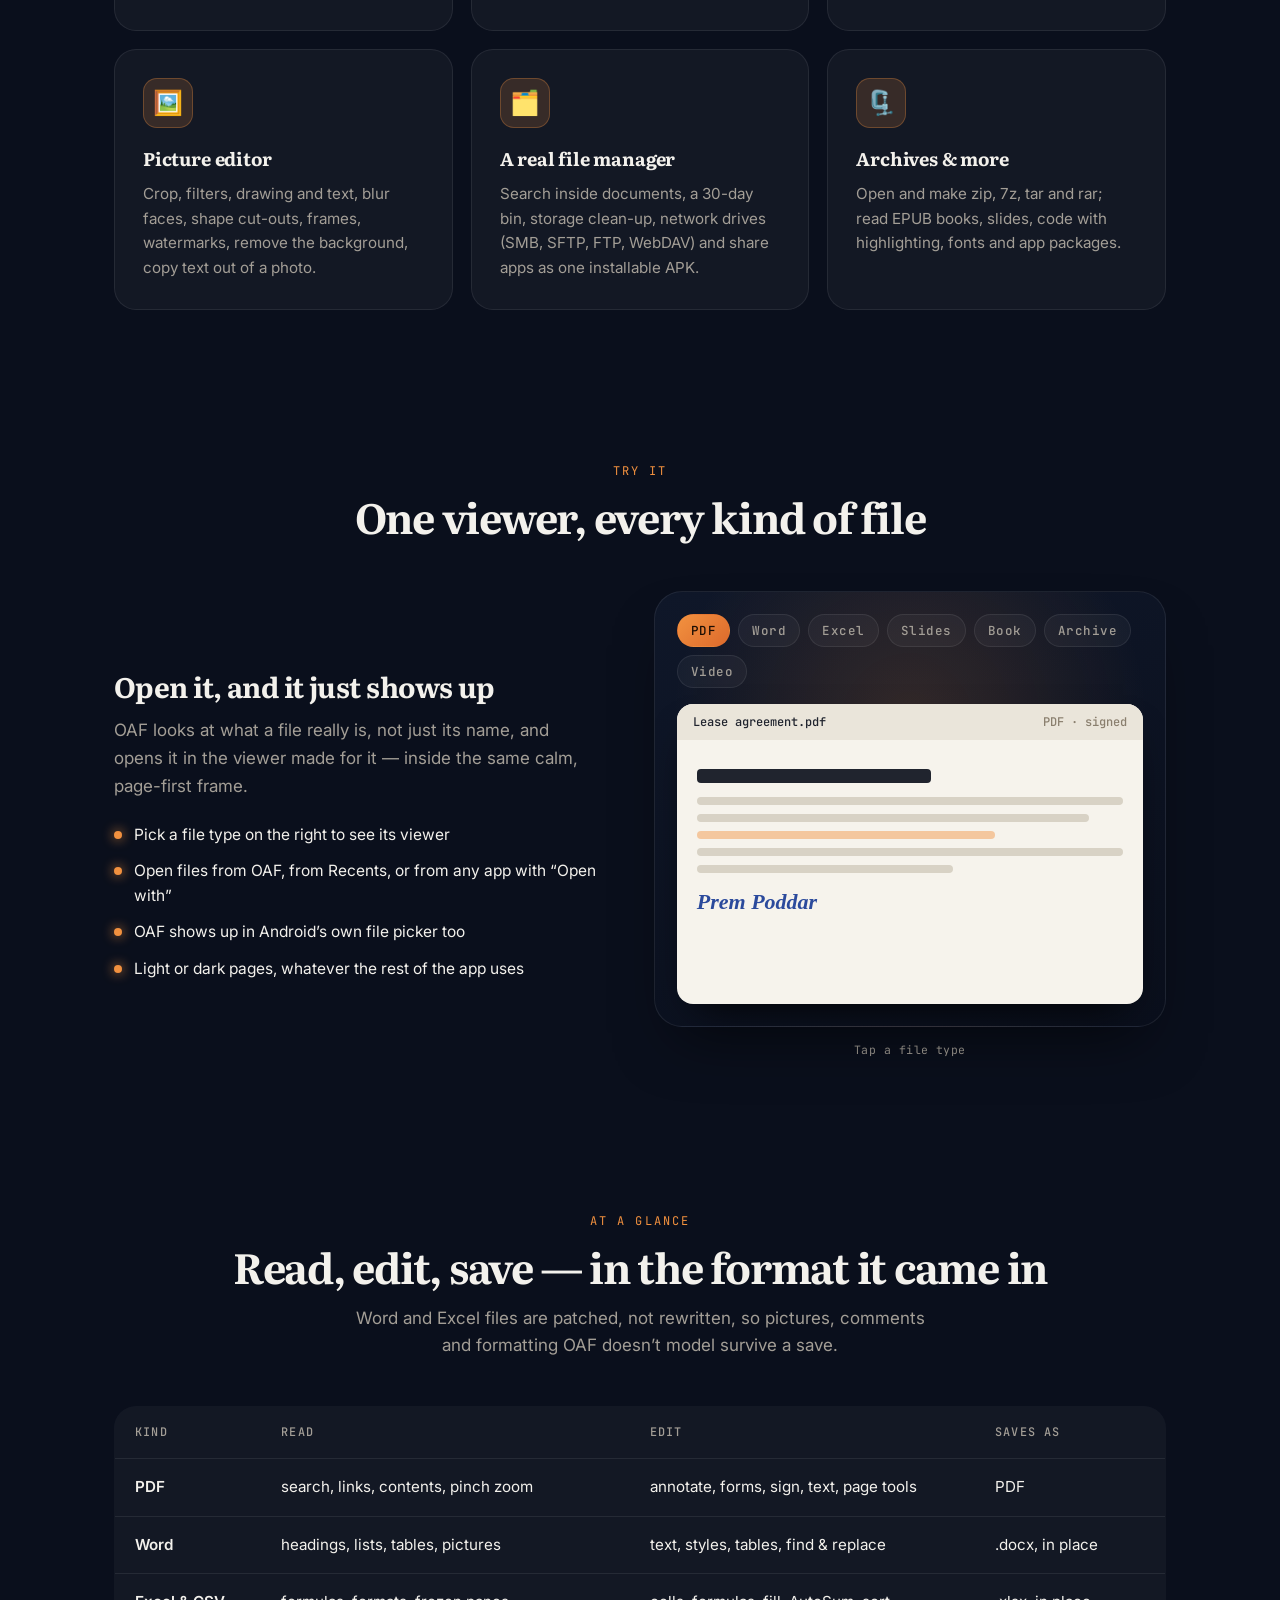
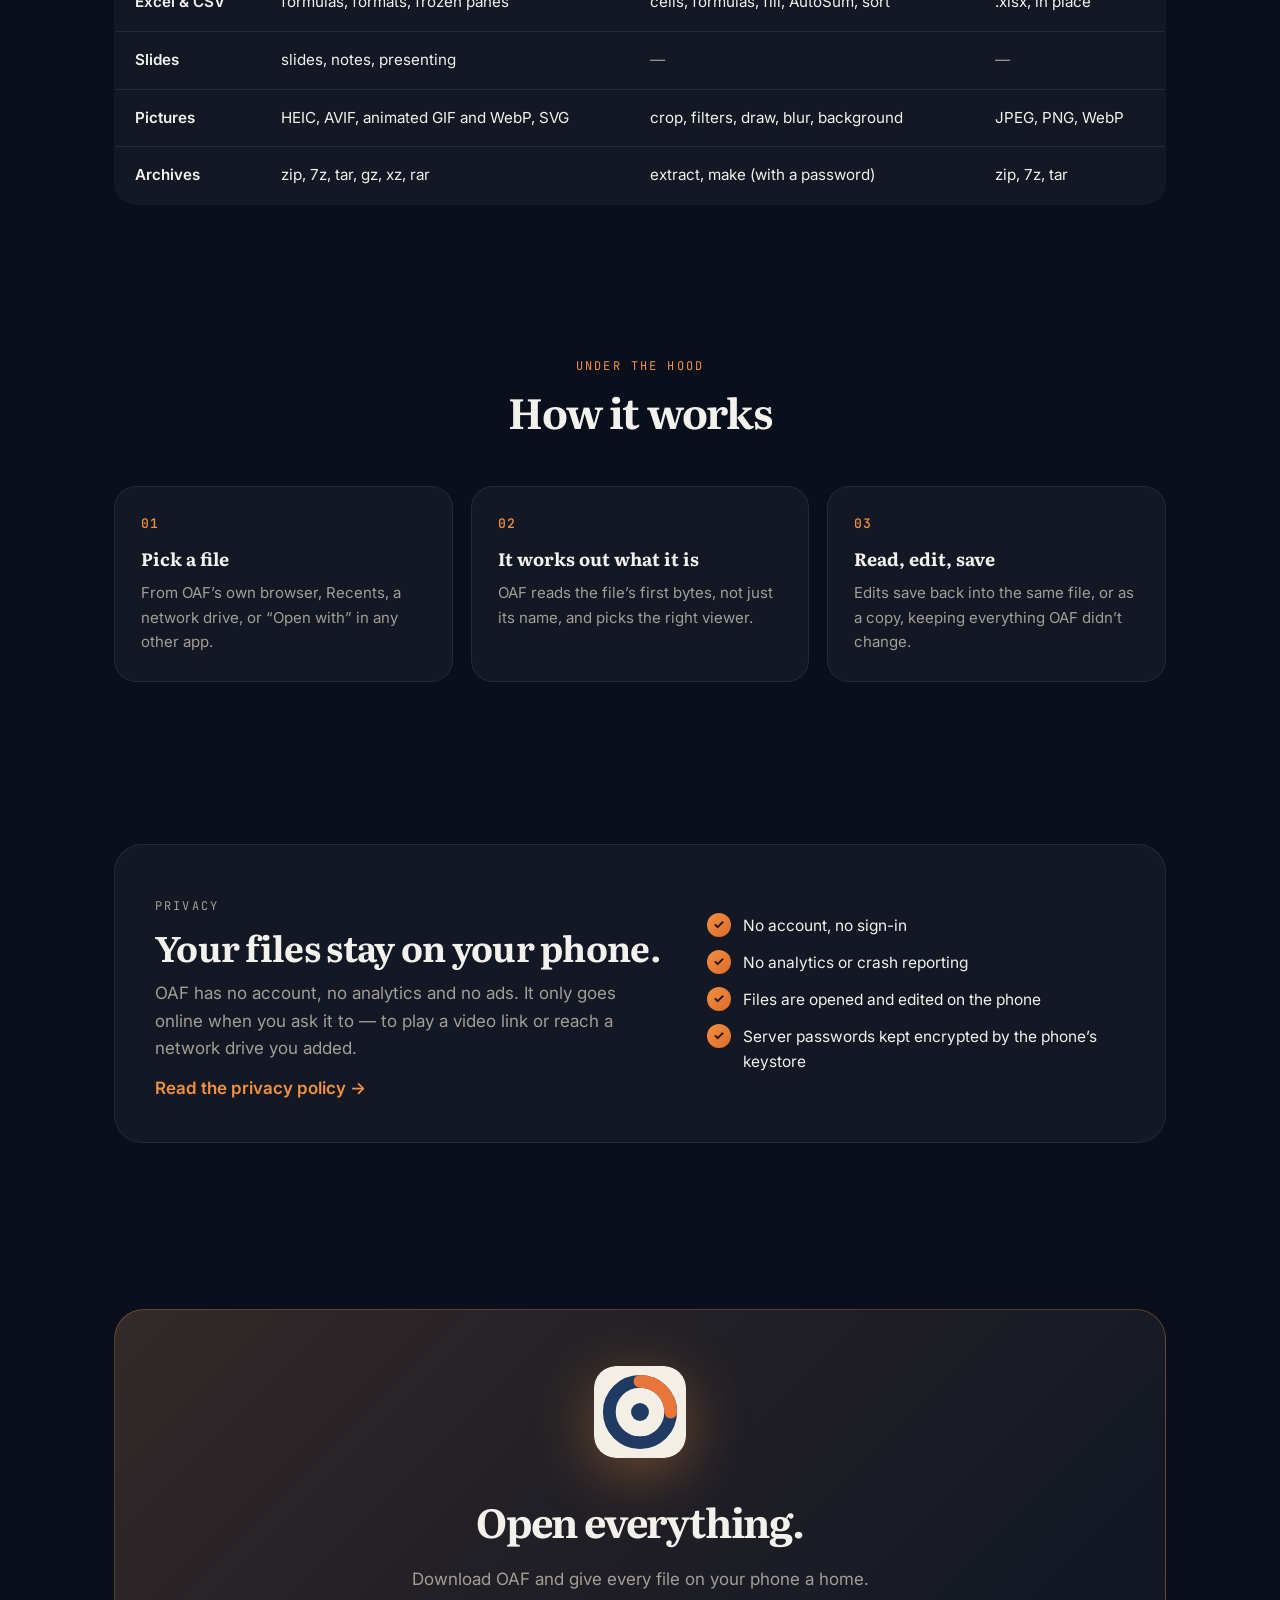
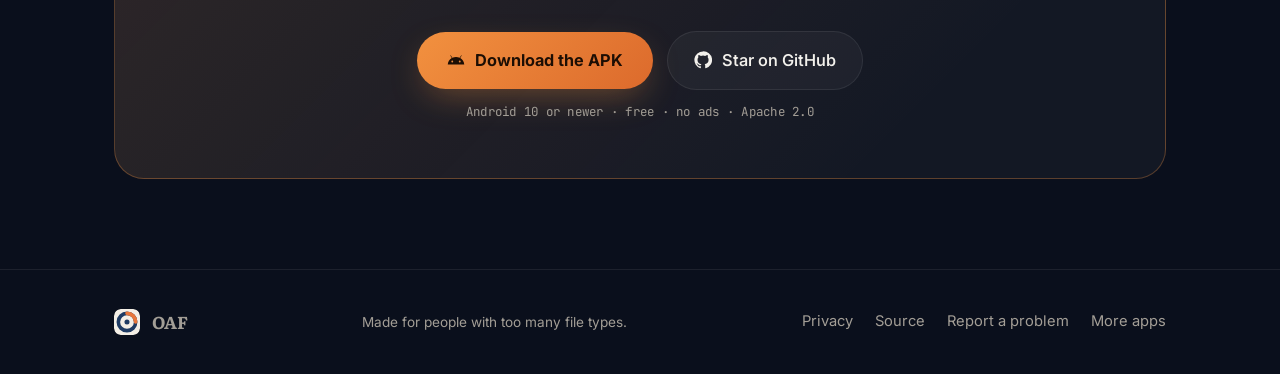
==== commit 74f6d187: "Website: a little toy to play with at the top of the page" ====
--- a/docs/index.html
+++ b/docs/index.html
@@ -42,6 +42,13 @@
       <a href="https://github.com/PremPoddar/OAF" class="btn-ghost"><svg viewBox="0 0 24 24" fill="currentColor" aria-hidden="true"><path d="M12 .5a11.5 11.5 0 0 0-3.64 22.41c.58.1.79-.25.79-.56v-2c-3.2.7-3.87-1.37-3.87-1.37-.53-1.33-1.28-1.69-1.28-1.69-1.05-.72.08-.7.08-.7 1.16.08 1.77 1.19 1.77 1.19 1.03 1.77 2.7 1.26 3.36.96.1-.75.4-1.26.73-1.55-2.55-.29-5.24-1.28-5.24-5.69 0-1.26.45-2.29 1.19-3.1-.12-.29-.52-1.46.11-3.05 0 0 .97-.31 3.17 1.18a11 11 0 0 1 5.77 0c2.2-1.49 3.17-1.18 3.17-1.18.63 1.59.23 2.76.11 3.05.74.81 1.19 1.84 1.19 3.1 0 4.42-2.69 5.39-5.25 5.68.41.36.78 1.06.78 2.14v3.17c0 .31.21.67.8.56A11.5 11.5 0 0 0 12 .5Z"/></svg> View the source</a>
     </div>
     <p class="micro fade-up d3">No account · no ads · no tracking</p>
+    <div class="play fade-up d3" id="play"><div class="play-head"><span class="play-title">Feed OAF a file</span><span class="play-tag">try it</span></div>
+<label class="oa-drop" id="oaDrop">
+  <input type="file" id="oaPick" hidden />
+  <span class="oa-mouth" id="oaMouth"><img src="icon.svg" alt="" /></span>
+  <span class="oa-say" id="oaSay"><b>Drop any file here</b> — or tap to pick one. I’ll tell you what it really is.</span>
+</label>
+<p class="play-note">It never leaves your device: this page only peeks at the first few bytes, like OAF does.</p></div>
   </div>
 </header>
 
@@ -157,6 +164,26 @@
 .vid .pl{position:absolute;inset:0;margin:auto;width:56px;height:56px;border-radius:50%;background:#fff;display:grid;place-items:center;font-size:20px}
 .vid .bar{position:absolute;left:14px;right:14px;bottom:14px;height:4px;border-radius:2px;background:rgba(255,255,255,.3)}
 .vid .bar i{display:block;height:100%;width:38%;border-radius:2px;background:#F2913F}
+
+.play{max-width:620px;margin:42px auto 0;text-align:left;background:var(--card);border:1px solid var(--line);border-radius:26px;padding:20px 22px;position:relative;overflow:hidden}
+.play-head{display:flex;align-items:center;justify-content:space-between;gap:12px;margin-bottom:12px}
+.play-title{font-family:var(--display);font-weight:700;font-size:1.05rem}
+.play-tag{font-family:var(--mono);font-size:11px;letter-spacing:.16em;text-transform:uppercase;color:var(--accent)}
+.play-note{font-size:.88rem;color:var(--muted);margin-top:10px}
+.play-btn{font:600 14px var(--body);color:var(--on-accent);background:linear-gradient(135deg,var(--accent),var(--accent-2));border:0;border-radius:999px;padding:10px 18px;cursor:pointer;transition:transform .15s}
+.play-btn:active{transform:scale(.95)}
+.play-btn.ghost{color:var(--text);background:var(--card-hover);border:1px solid var(--line)}
+
+.oa-drop{display:flex;align-items:center;gap:18px;border:2px dashed var(--accent-line);border-radius:20px;padding:18px;cursor:pointer;transition:all .2s}
+.oa-drop.over{border-color:var(--accent);background:var(--accent-soft);transform:scale(1.02)}
+.oa-mouth img{width:64px;height:64px;border-radius:16px;display:block;transition:transform .3s cubic-bezier(.3,1.6,.5,1)}
+.oa-mouth.gulp img{animation:gulp .7s ease}
+@keyframes gulp{0%{transform:scale(1)}25%{transform:scale(1.25) rotate(-8deg)}50%{transform:scale(.85) rotate(6deg)}100%{transform:scale(1)}}
+.oa-mouth.spin img{animation:spin 1s linear infinite}
+@keyframes spin{to{transform:rotate(360deg)}}
+.oa-say{font-size:.95rem;color:var(--soft)}
+.oa-say b{color:var(--text)}
+.oa-say .kind{display:inline-block;font:600 12px var(--mono);color:var(--on-accent);background:var(--accent);border-radius:999px;padding:2px 10px;margin:4px 0}
 </style>
 <script>
 const io=new IntersectionObserver(es=>es.forEach(e=>{if(e.isIntersecting){e.target.classList.add('in');io.unobserve(e.target)}}),{threshold:.12});
@@ -181,5 +208,33 @@
 Object.keys(OV).forEach(k=>{const b=document.createElement('button');b.textContent=k;b.onclick=()=>{auto=false;show(k)};tabs.appendChild(b)});
 show(cur);setInterval(()=>{if(!auto)return;const ks=Object.keys(OV);show(ks[(ks.indexOf(cur)+1)%ks.length])},2600);
 </script>
+<script>
+(()=>{const drop=oaDrop,say=oaSay,mouth=oaMouth;
+const sig=[['%PDF','PDF','the PDF viewer — read, search, sign, annotate, merge'],['PK\u0003\u0004','ZIP','—'],
+ ['\u0089PNG','PNG picture','the picture viewer and editor'],['ÿØÿ','JPEG photo','the picture viewer and editor'],['GIF8','GIF','the picture viewer, animated'],
+ ['RIFF','RIFF','—'],['Rar!','RAR archive','the archive browser'],['7z¼¯','7z archive','the archive browser'],['\u001f\u008b','GZIP archive','the archive browser'],
+ ['ID3','MP3 song','the music player'],['fLaC','FLAC song','the music player'],['OggS','Ogg audio','the music player'],['{\\rtf','RTF document','the document editor, saved as Word'],
+ ['ÐÏ\u0011à','Office 97 file','the document and sheet viewers'],['<svg','SVG drawing','the picture viewer'],['<?xml','XML file','the code viewer, tidied']];
+const byExt={docx:['Word document','the Word editor — styles, tables, find & replace'],xlsx:['Excel workbook','the sheet editor — formulas, fill, AutoSum'],pptx:['PowerPoint deck','the slides viewer, with presenting'],
+ epub:['EPUB book','the book reader — it remembers your place'],apk:['Android app','the app inspector: version, permissions, signer'],apks:['App bundle','the installer, all parts at once'],
+ odt:['OpenDocument text','the document editor'],ods:['OpenDocument sheet','the sheet editor'],jar:['Java archive','the archive browser']};
+const text=['txt','md','json','js','ts','kt','py','java','c','cpp','html','css','csv','yml','yaml','xml','sh','go','rs','swift'];
+function human(n){return n<1024?n+' B':n<1048576?(n/1024).toFixed(1)+' KB':(n/1048576).toFixed(1)+' MB'}
+function look(f){const ext=(f.name.split('.').pop()||'').toLowerCase();mouth.className='oa-mouth spin';say.innerHTML='<b>Hmm, let me see…</b>';
+ f.slice(0,16).arrayBuffer().then(b=>{const head=String.fromCharCode(...new Uint8Array(b));let kind,where;
+  for(const[m,k,w]of sig)if(head.startsWith(m)){kind=k;where=w;break}
+  if(kind==='ZIP'||kind==='RIFF'){[kind,where]=byExt[ext]||(kind==='ZIP'?['ZIP archive','the archive browser']:head.slice(8,12)==='WEBP'?['WebP picture','the picture viewer']:head.slice(8,12)==='WAVE'?['WAV audio','the music player']:['AVI video','the video player'])}
+  if(!kind&&head.slice(4,8)==='ftyp'){kind=/heic|heix|mif1/.test(head.slice(8,12))?'HEIC photo':/M4A /.test(head.slice(8,12))?'M4A song':'MP4 video';where=kind.includes('photo')?'the picture viewer':kind.includes('song')?'the music player':'the video player — swipe, zoom, subtitles'}
+  if(!kind&&byExt[ext])[kind,where]=byExt[ext];
+  if(!kind&&text.includes(ext)){kind=ext.toUpperCase()+' text';where='the text and code viewer, with highlighting'}
+  setTimeout(()=>{mouth.className='oa-mouth gulp';
+   say.innerHTML=kind?`<b>${f.name.replace(/[<>&]/g,'')}</b> · ${human(f.size)}<br><span class="kind">${kind}</span><br>Yum. OAF opens it in ${where}.`
+    :`<b>${f.name.replace(/[<>&]/g,'')}</b> · ${human(f.size)}<br>Never met this one! OAF would still tell you what it can and show you its bytes.`},650)})}
+drop.addEventListener('dragover',e=>{e.preventDefault();drop.classList.add('over')});
+drop.addEventListener('dragleave',()=>drop.classList.remove('over'));
+addEventListener('dragover',e=>e.preventDefault());
+addEventListener('drop',e=>{e.preventDefault();drop.classList.remove('over');const f=e.dataTransfer.files[0];if(f){drop.scrollIntoView({block:'center',behavior:'smooth'});look(f)}});
+oaPick.addEventListener('change',()=>{if(oaPick.files[0])look(oaPick.files[0])});})();
+</script>
 </body>
 </html>
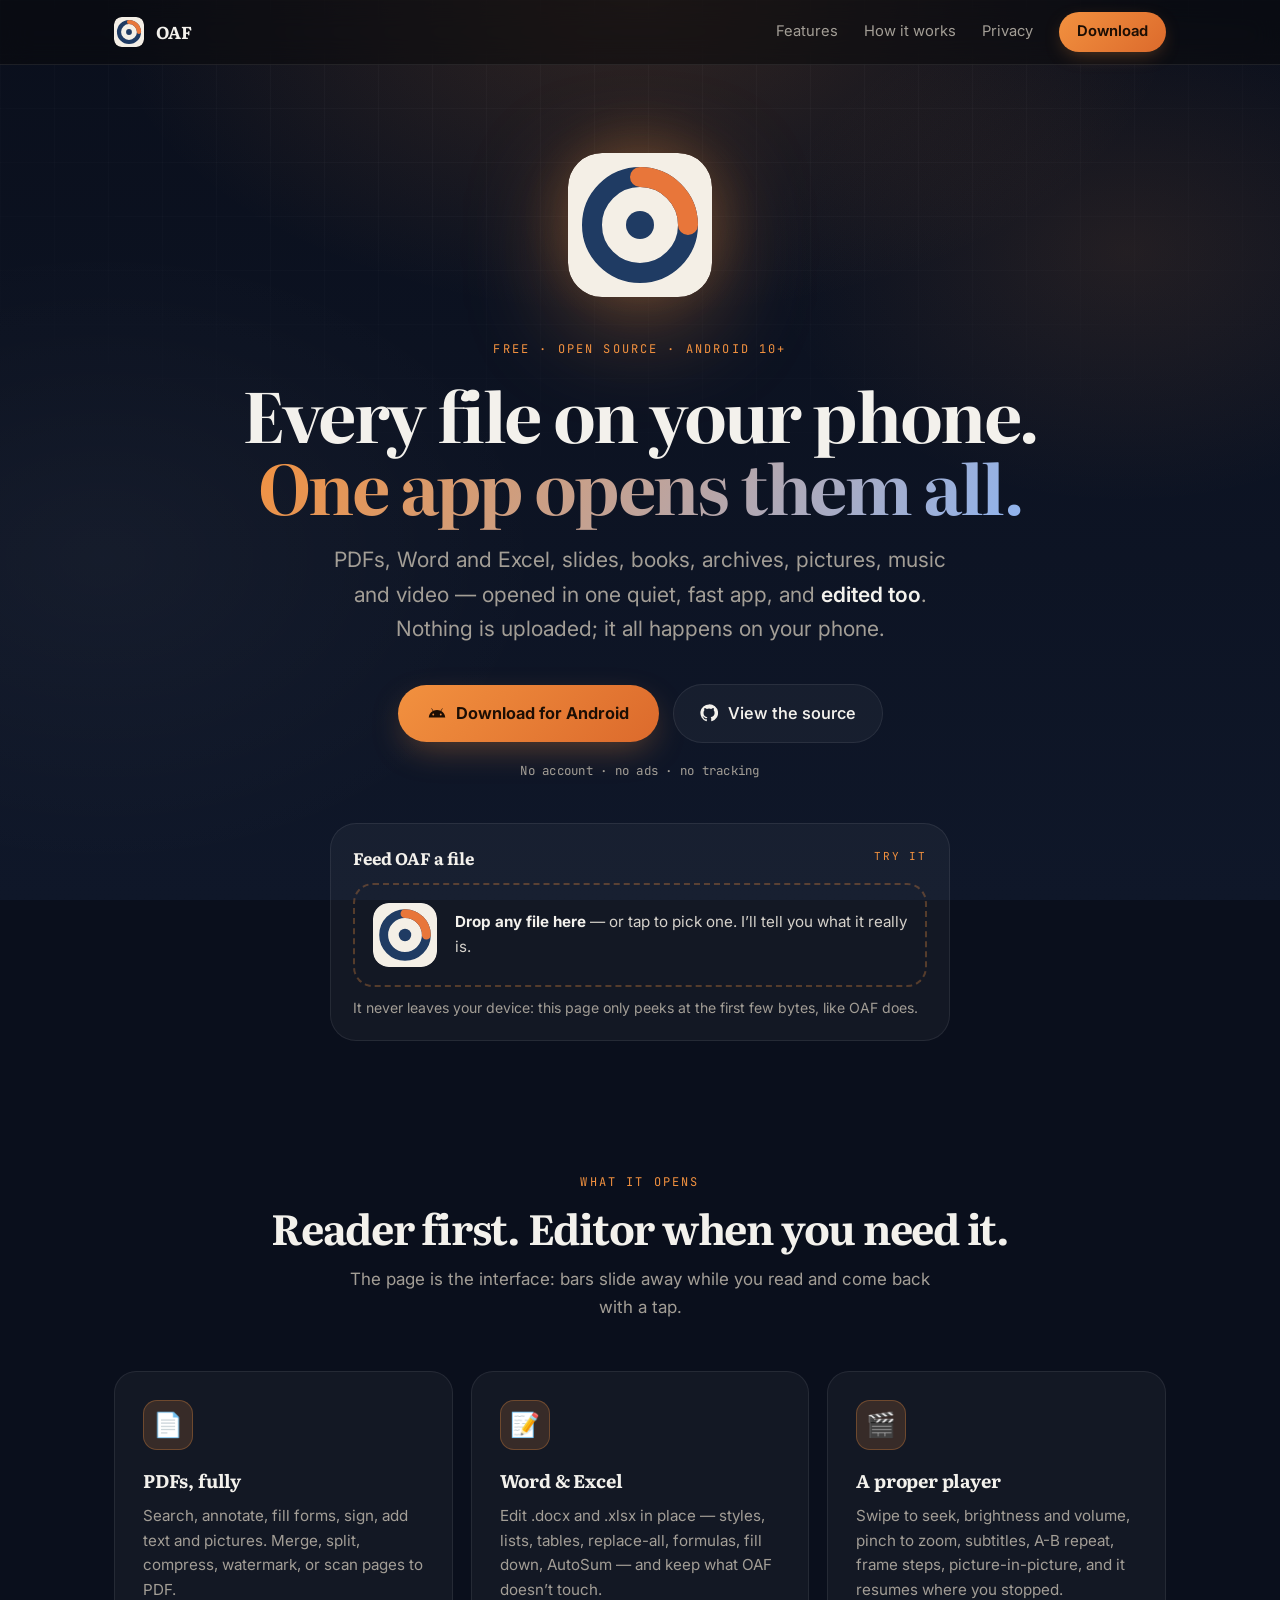
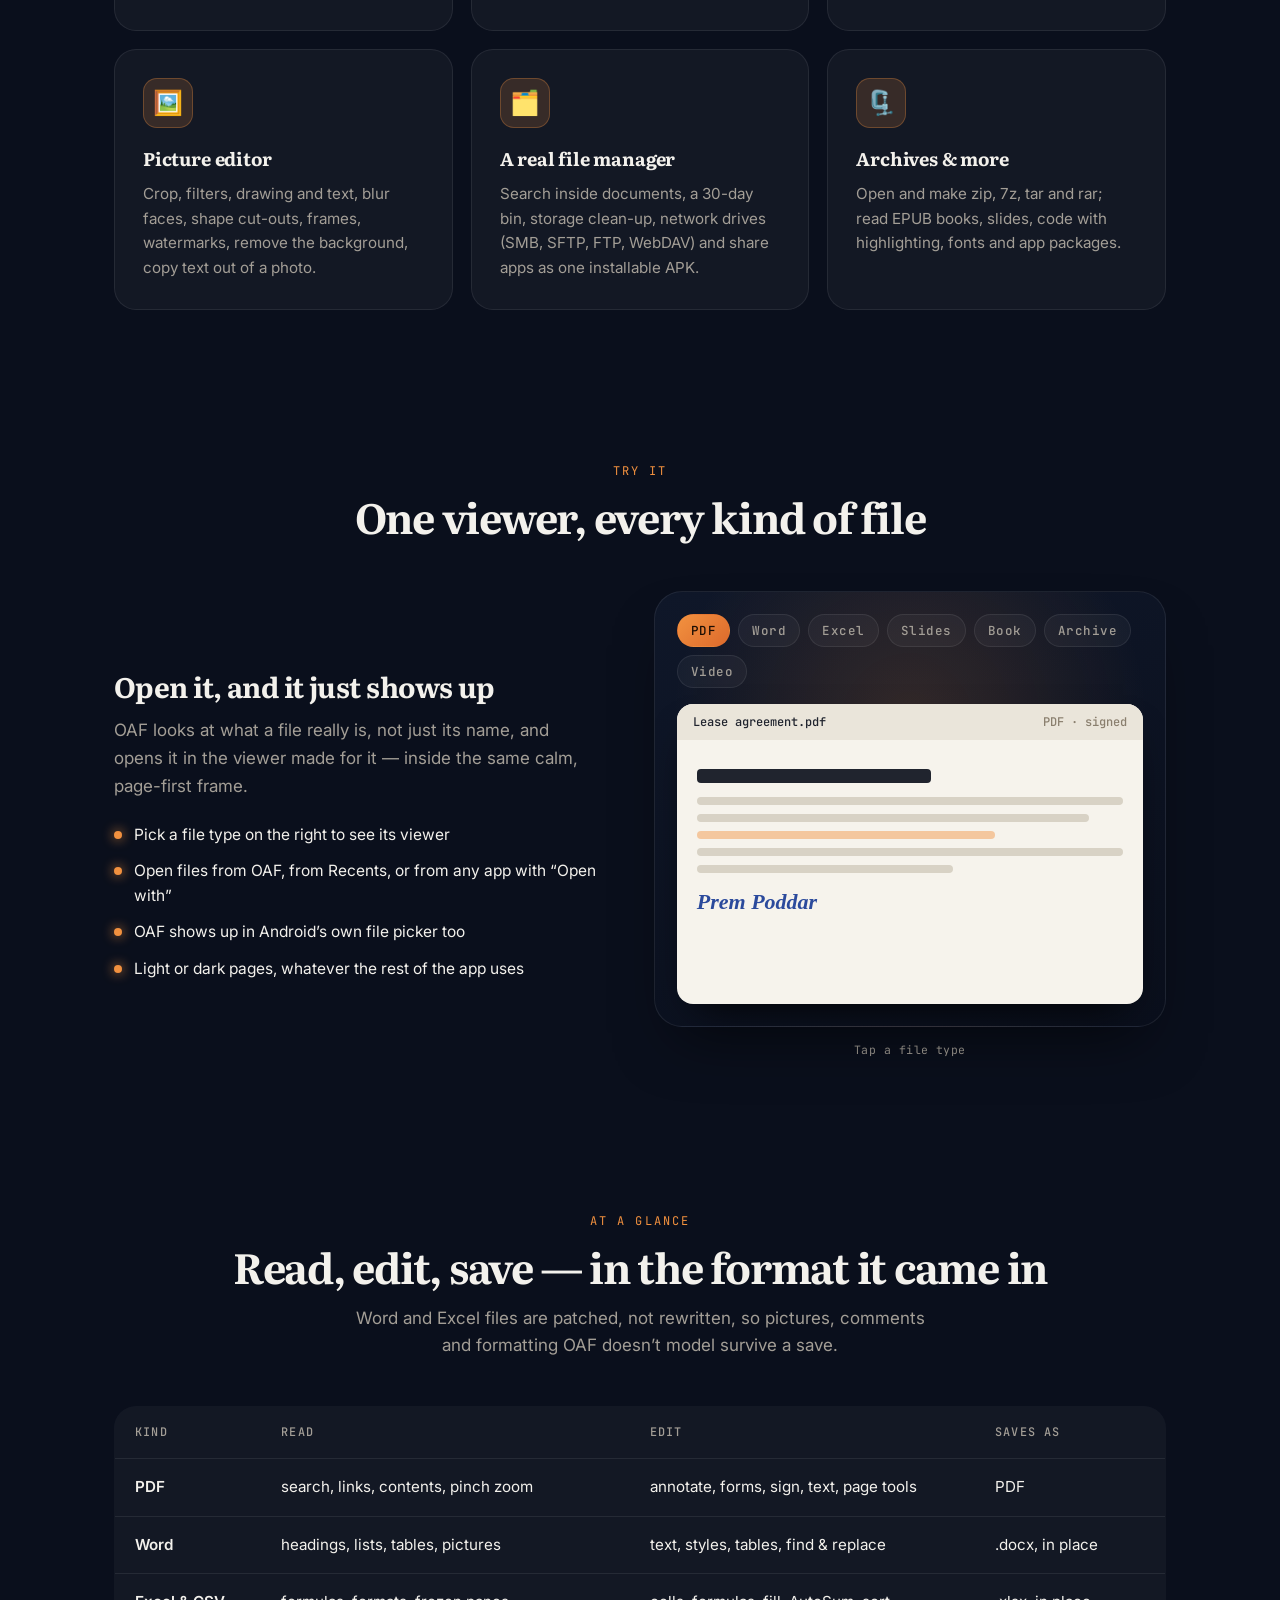
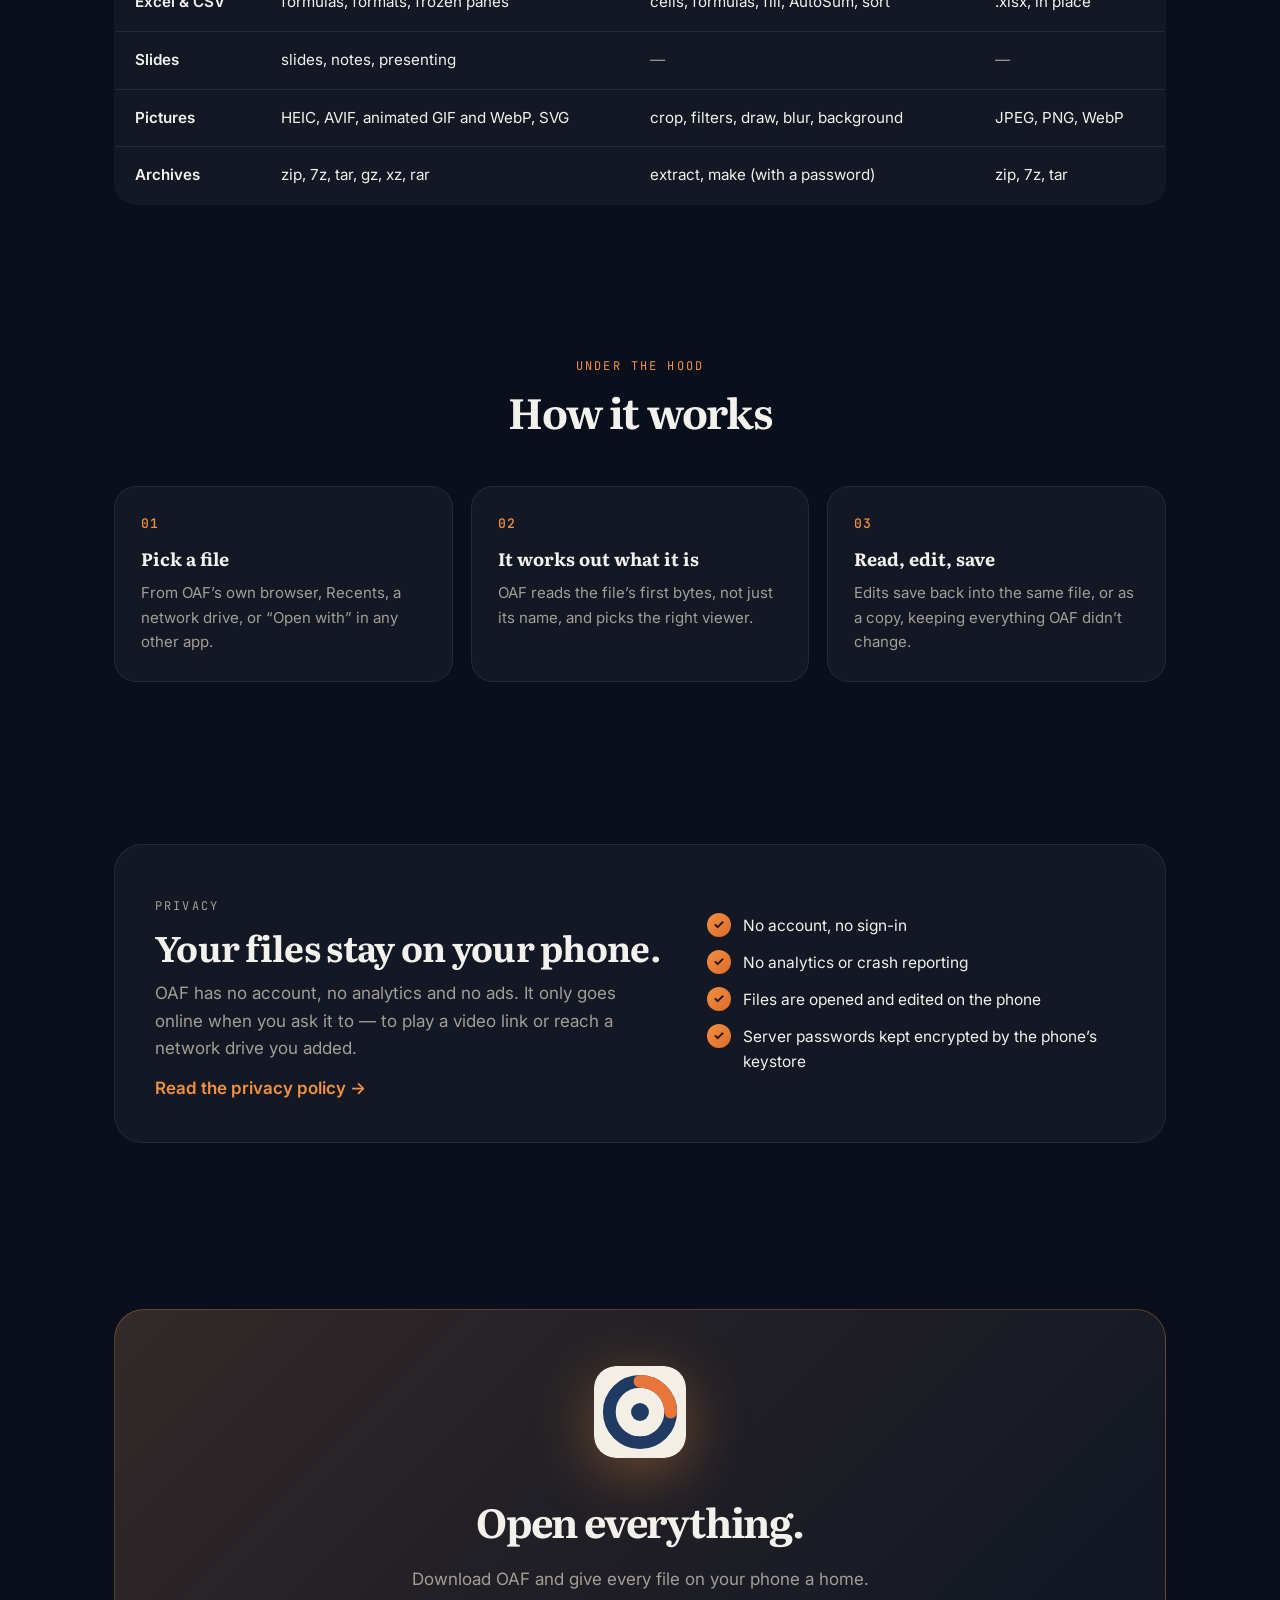
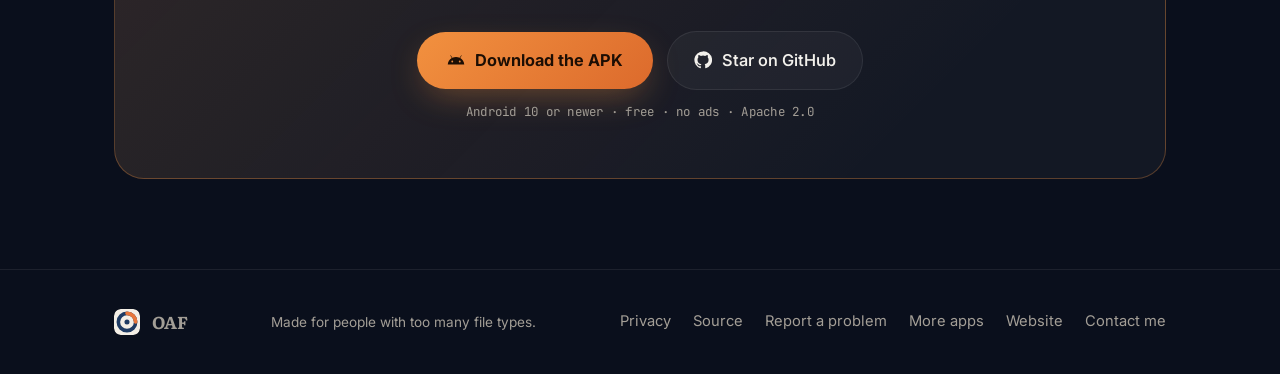
==== commit 4a957b0b: "Add website and contact links" ====
--- a/docs/index.html
+++ b/docs/index.html
@@ -135,6 +135,8 @@
       <a href="https://github.com/PremPoddar/OAF">Source</a>
       <a href="https://github.com/PremPoddar/OAF/issues">Report a problem</a>
       <a href="https://github.com/PremPoddar">More apps</a>
+      <a href="https://prempoddar.is-a.dev">Website</a>
+      <a href="mailto:prempoddar@yandex.com">Contact me</a>
     </div>
   </div>
 </footer>
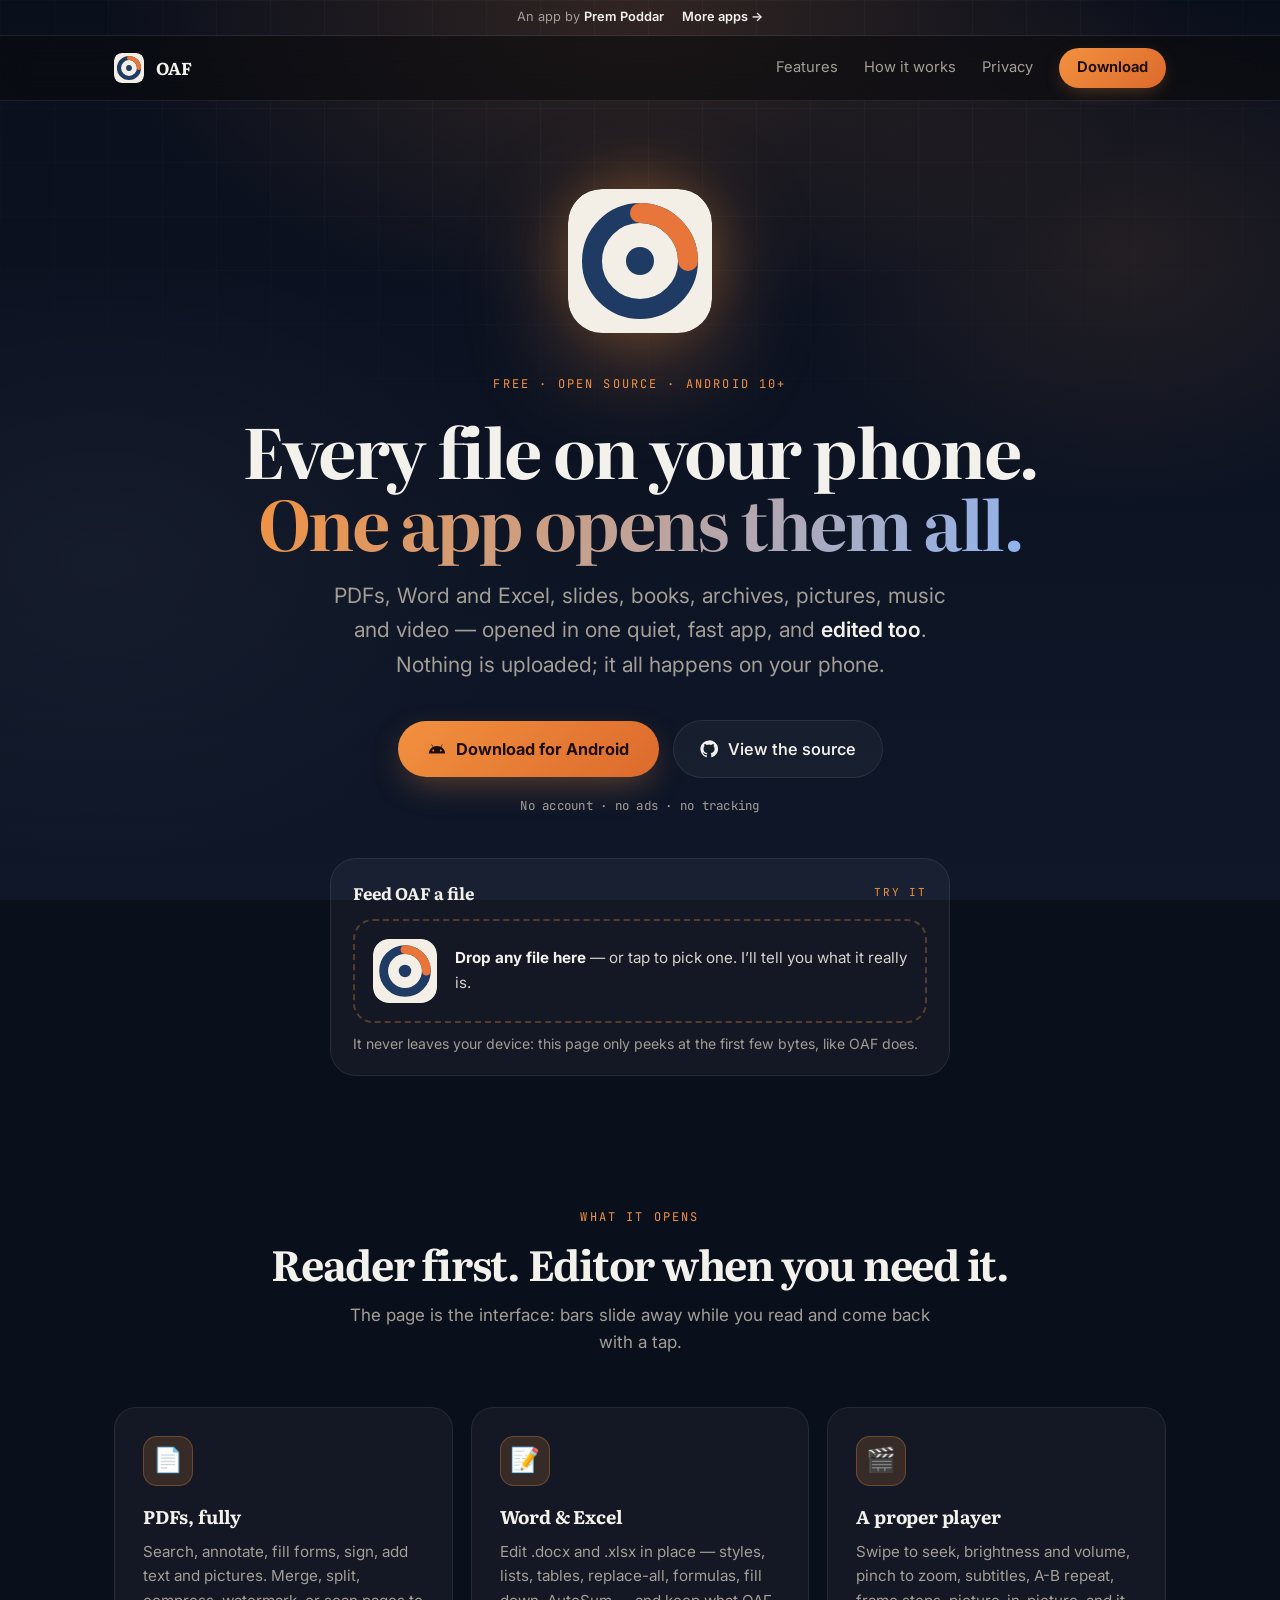
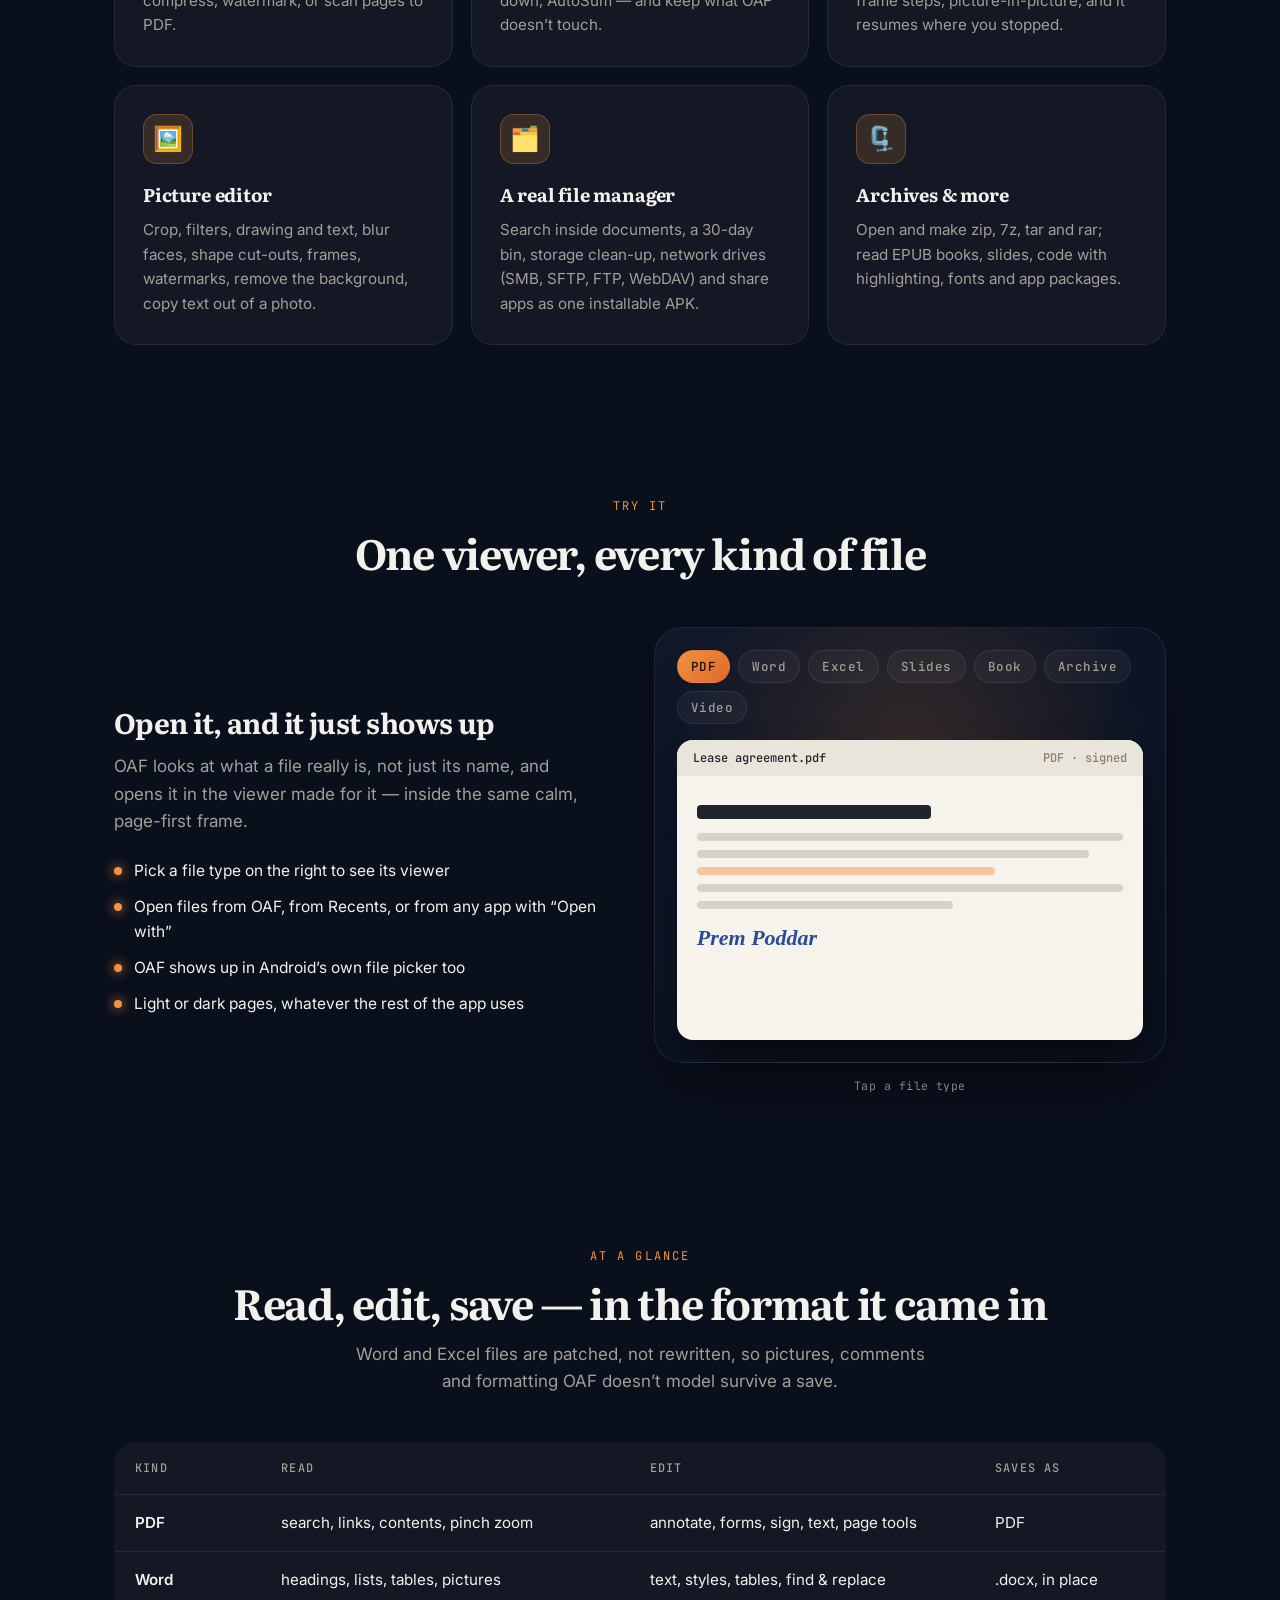
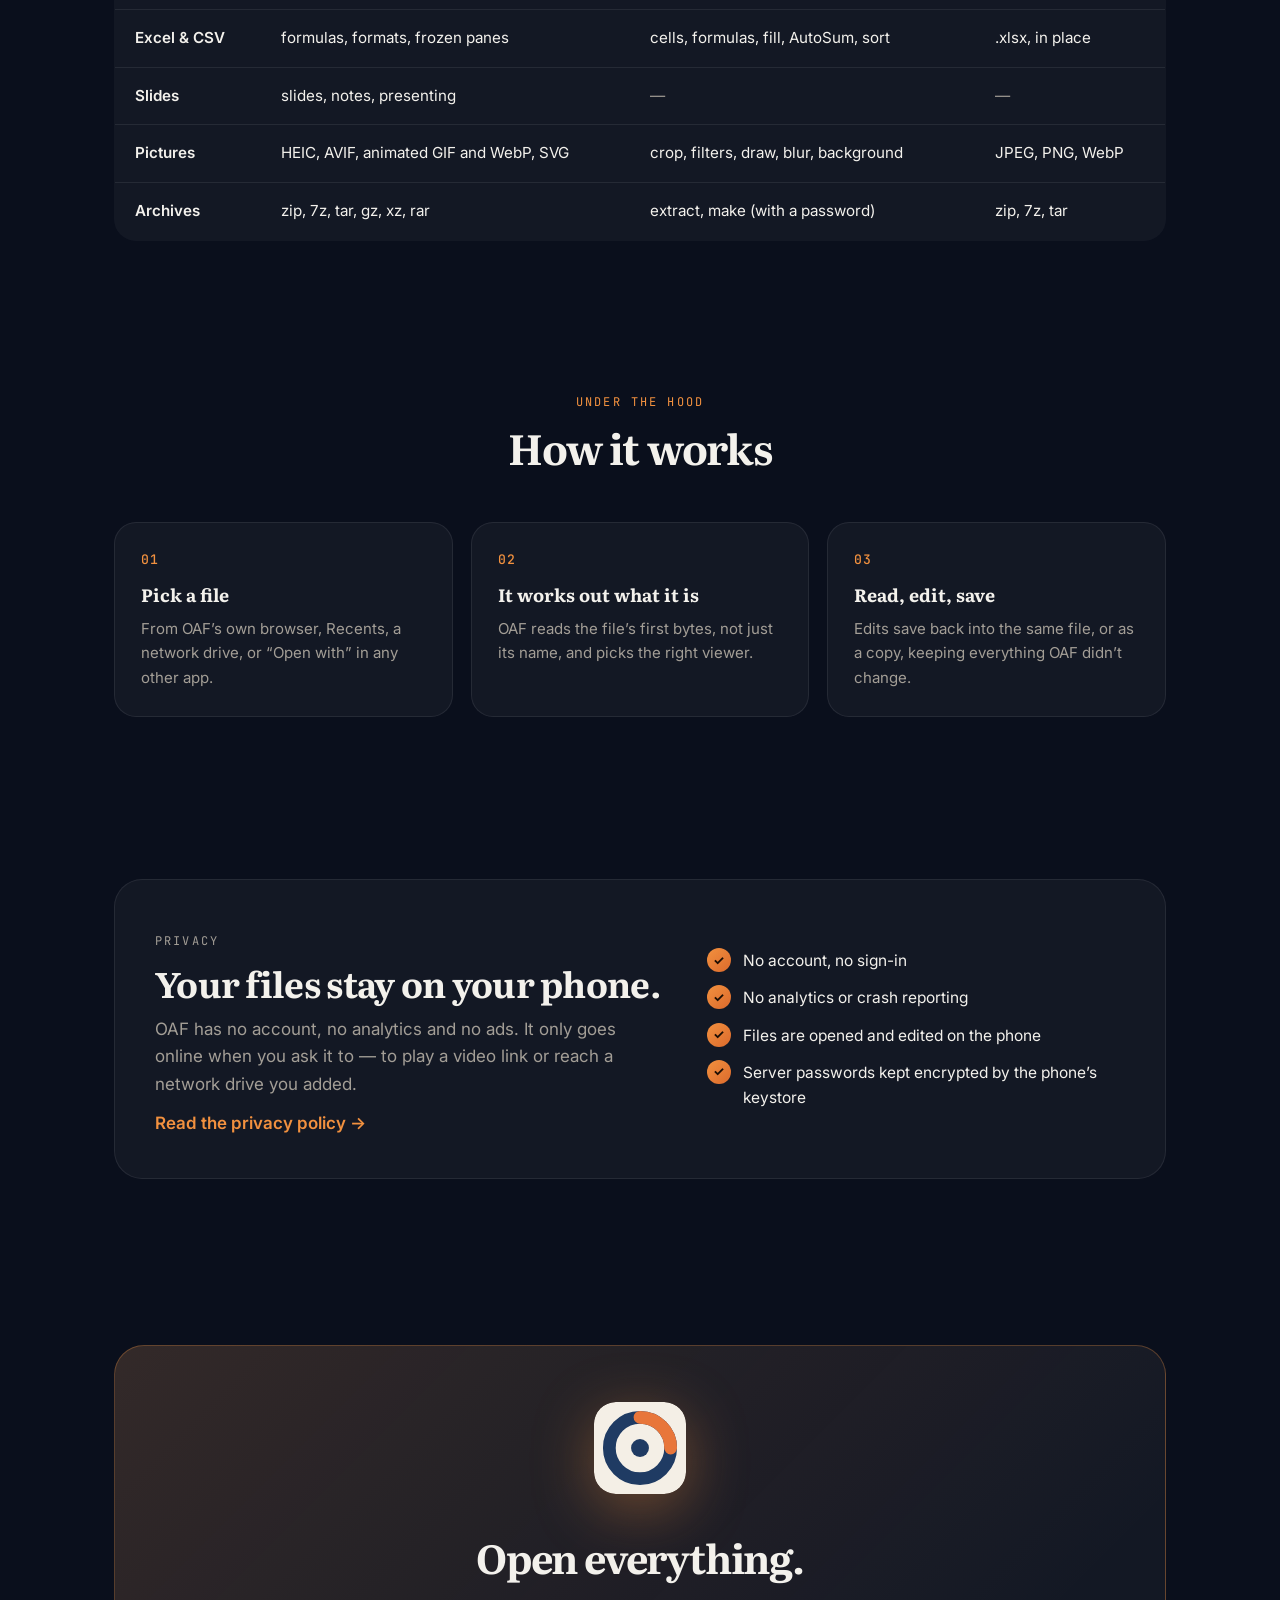
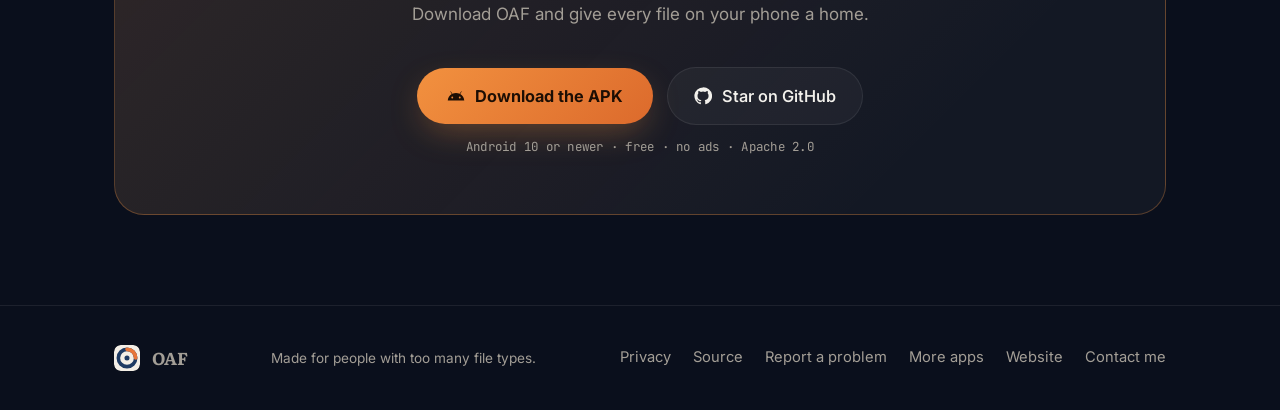
==== commit 5399e0ca: "Link to my website and other apps from the top of each page" ====
--- a/docs/index.html
+++ b/docs/index.html
@@ -17,6 +17,7 @@
 <style>:root{--bg:#0A0F1C;--bg-2:#0F1729;--text:#F3F1EC;--muted:#A39E96;--soft:#D6D2CB;--accent:#F2913F;--accent-2:#DC6A2C;--accent-3:#8FB4F0;--on-accent:#1C0E04;--accent-glow:rgba(242,145,63,.38);--accent-soft:rgba(242,145,63,.14);--accent-line:rgba(242,145,63,.30);--glow-1:rgba(242,145,63,.17);--glow-2:rgba(242,145,63,.10);--glow-3:rgba(255,255,255,.035);--gridline:rgba(255,255,255,.025);--nav:rgba(10,10,12,.55);--line:rgba(255,255,255,.08);--line-strong:rgba(255,255,255,.22);--card:rgba(255,255,255,.04);--card-hover:rgba(255,255,255,.065);--ico-bg:rgba(242,145,63,.16);--display:"Literata",Georgia,serif;--body:"Inter",system-ui,sans-serif;--mono:"JetBrains Mono",ui-monospace,monospace;}</style>
 </head>
 <body>
+<div class="by-strip"><span>An app by <a href="https://prempoddar.is-a.dev">Prem Poddar</a></span><a href="https://prempoddar.is-a.dev/apps/">More apps →</a></div>
 <div class="bg-glow"></div>
 <div class="bg-grid"></div>
 <nav>
@@ -134,7 +135,7 @@
       <a href="privacy/">Privacy</a>
       <a href="https://github.com/PremPoddar/OAF">Source</a>
       <a href="https://github.com/PremPoddar/OAF/issues">Report a problem</a>
-      <a href="https://github.com/PremPoddar">More apps</a>
+      <a href="https://prempoddar.is-a.dev/apps/">More apps</a>
       <a href="https://prempoddar.is-a.dev">Website</a>
       <a href="mailto:prempoddar@yandex.com">Contact me</a>
     </div>
--- a/docs/site.css
+++ b/docs/site.css
@@ -123,3 +123,4 @@
 .prose ul{padding-left:22px;display:grid;gap:8px;margin-top:8px}
 .prose table{min-width:0;margin-top:12px}
 .prose td:first-child{white-space:normal}
+.by-strip{position:relative;z-index:60;display:flex;justify-content:center;align-items:center;gap:18px;flex-wrap:wrap;padding:7px 16px;font-size:.8rem;color:var(--muted);border-bottom:1px solid var(--line)}.by-strip a{color:var(--text);text-decoration:none;font-weight:600}.by-strip a:hover{text-decoration:underline}
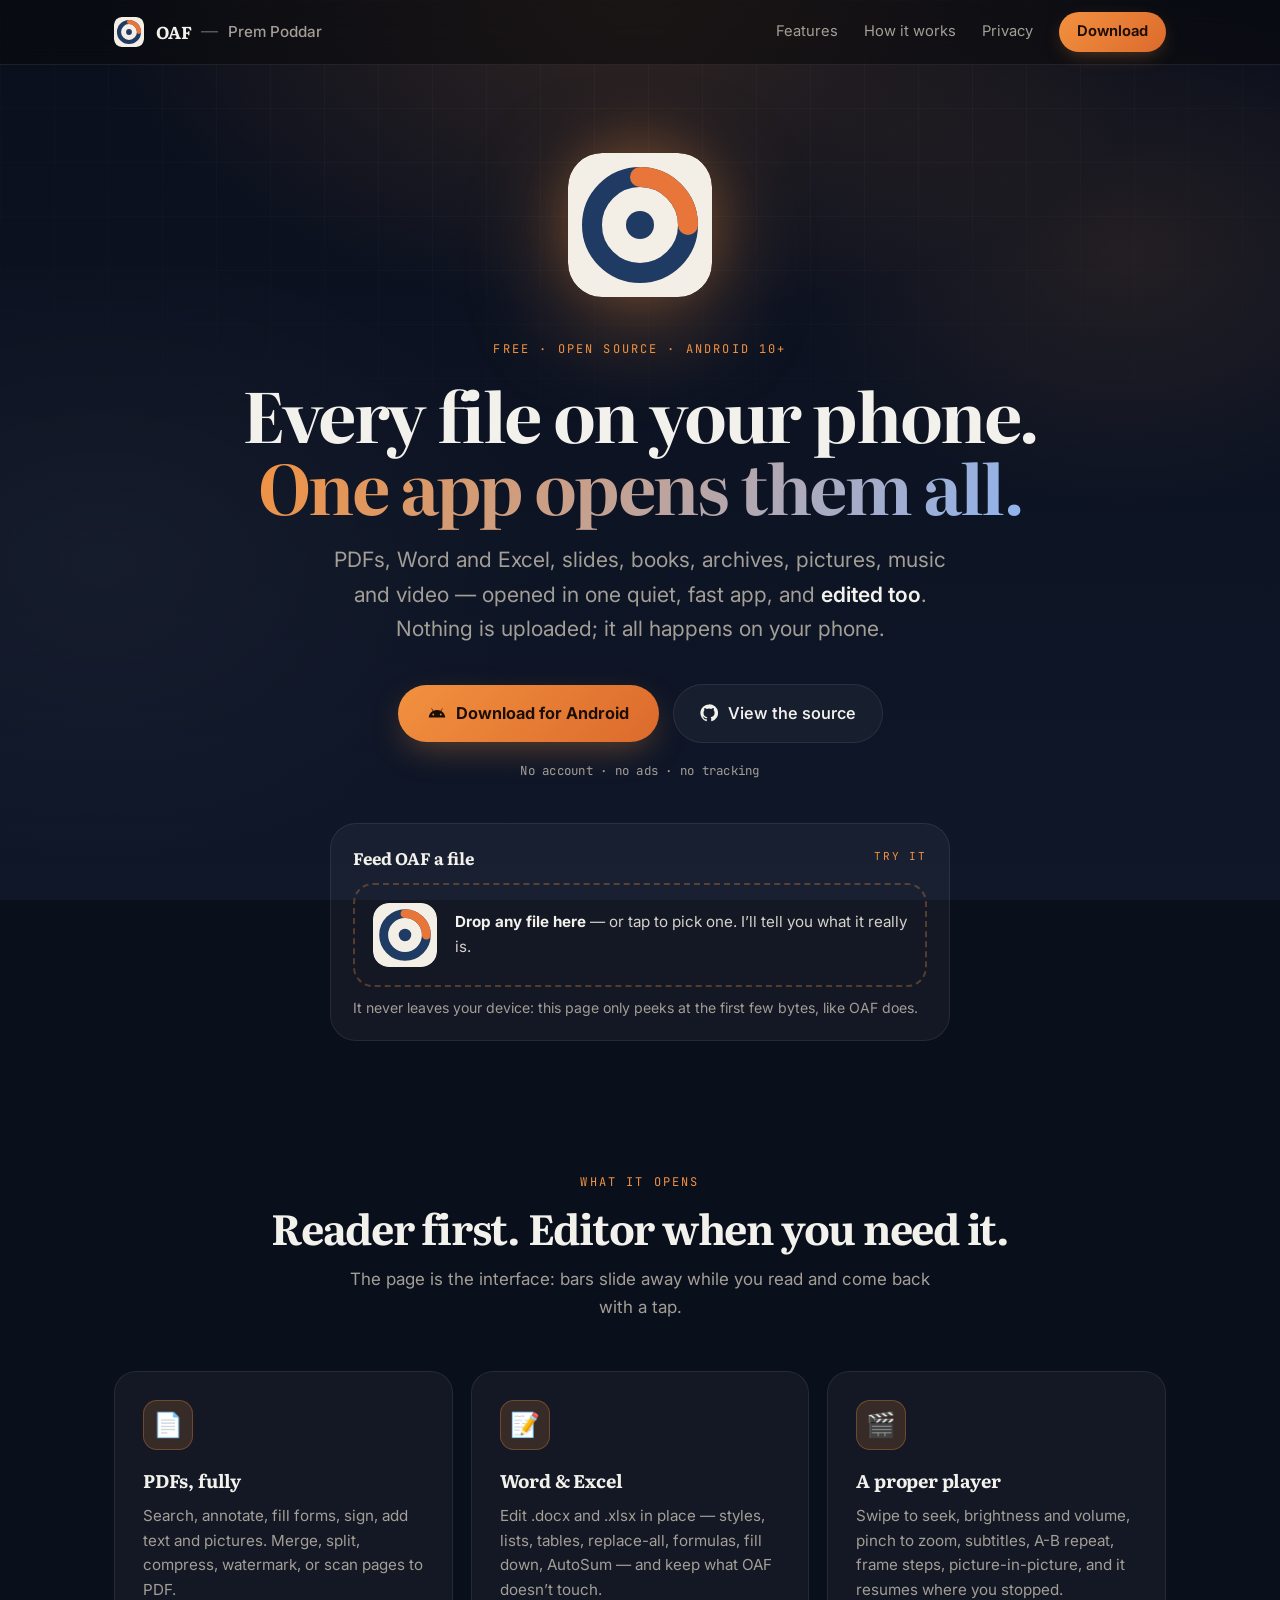
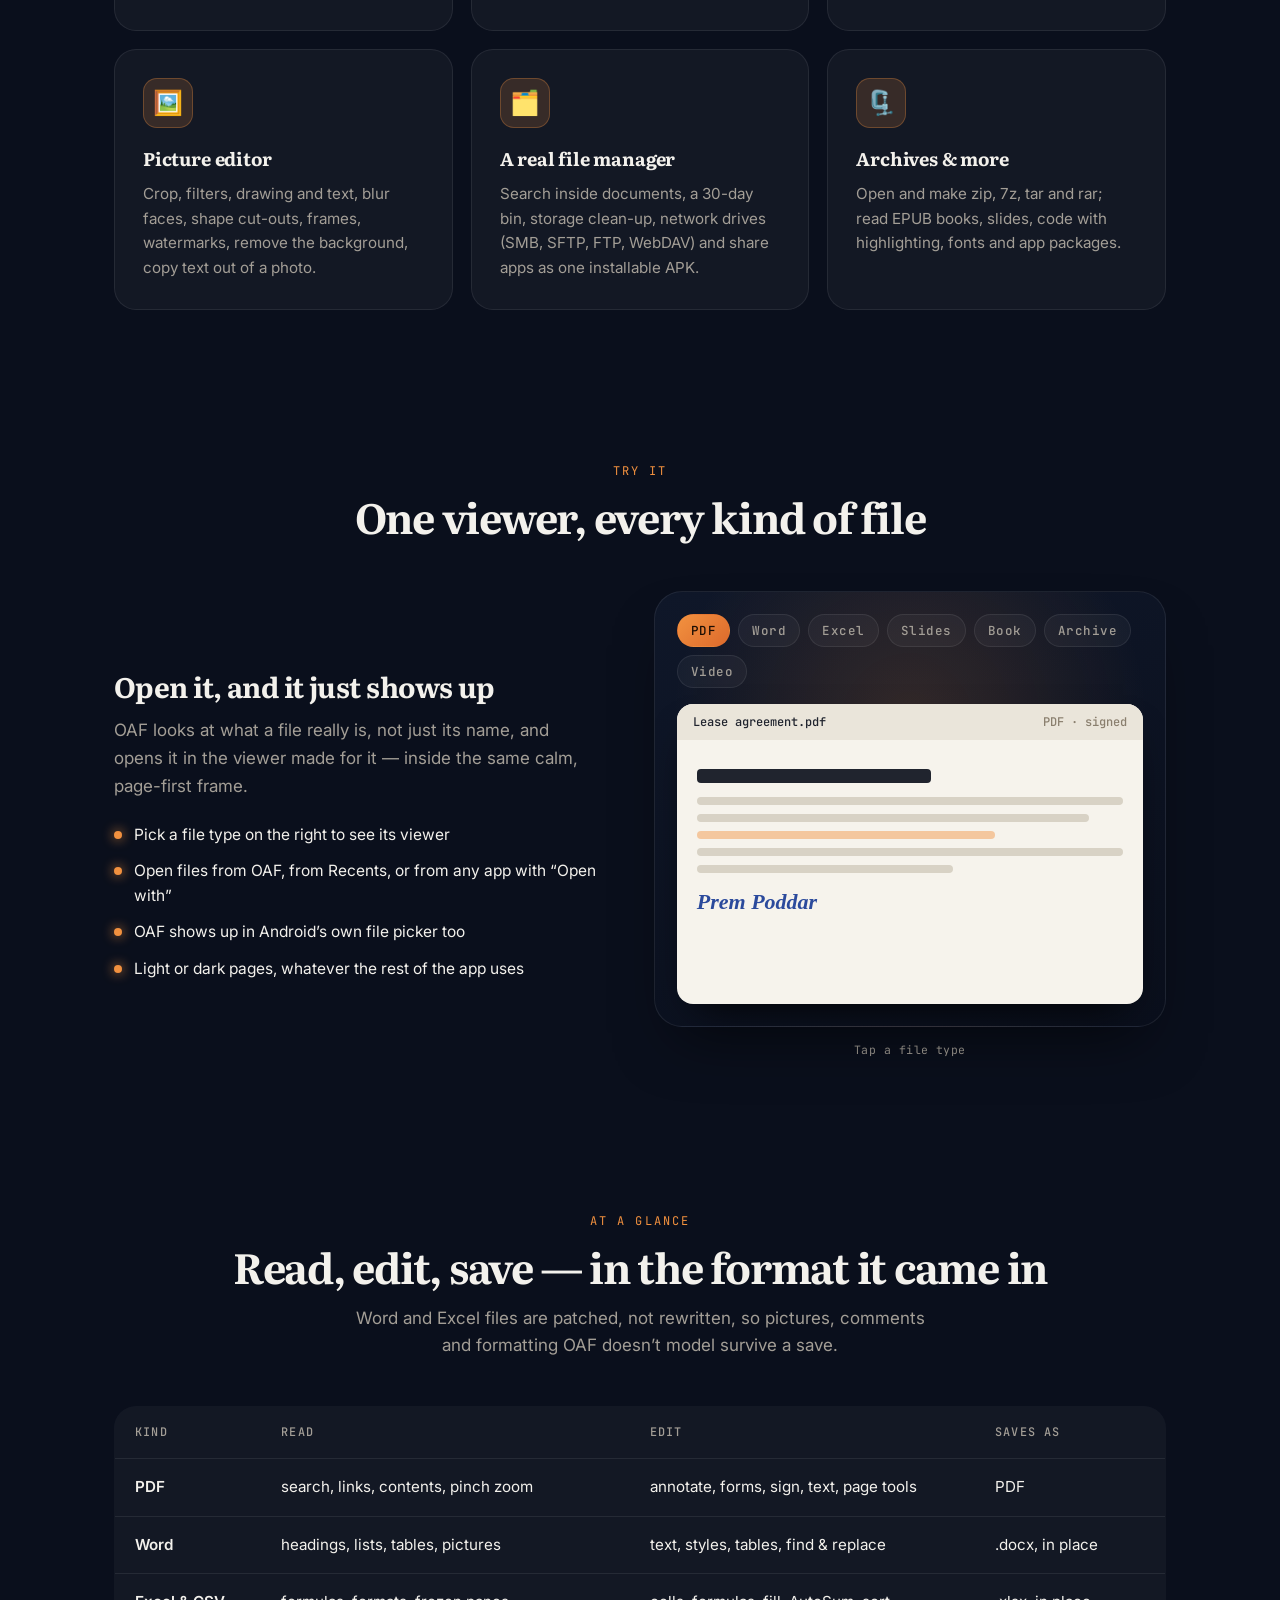
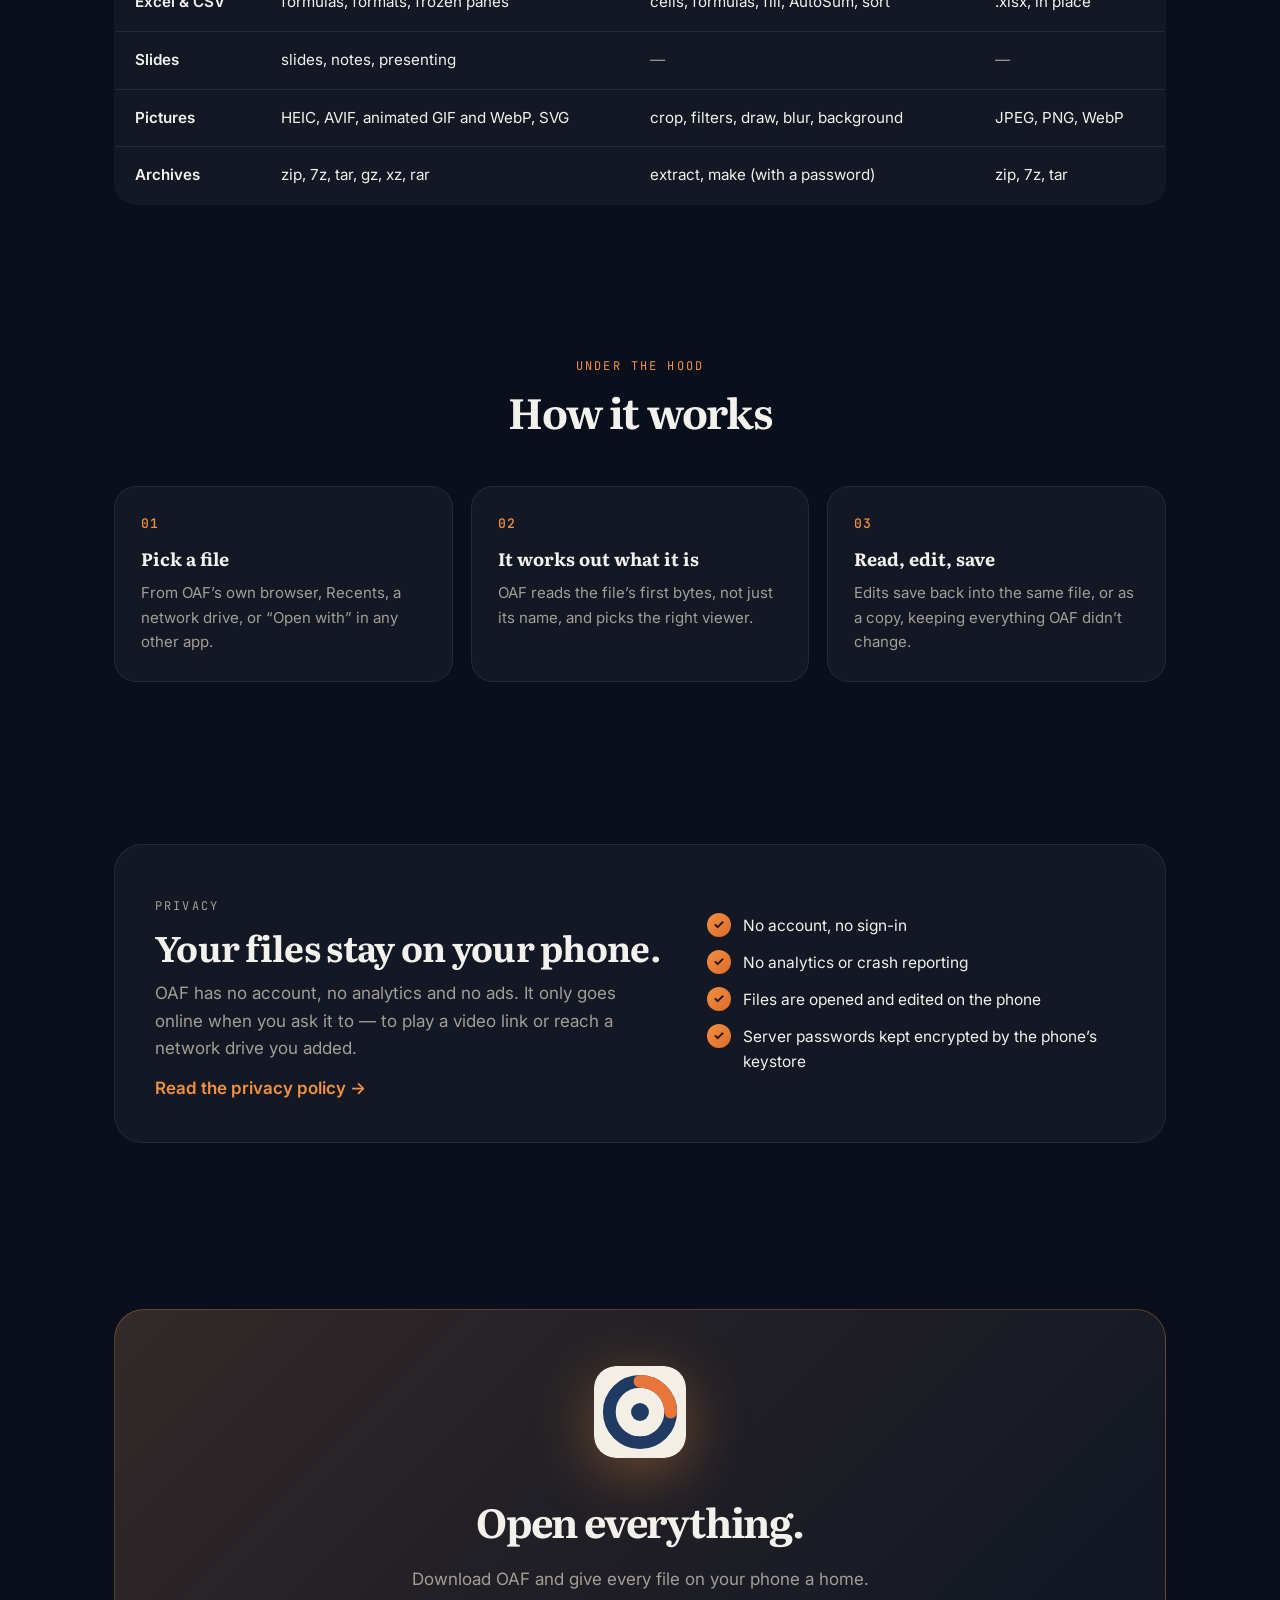
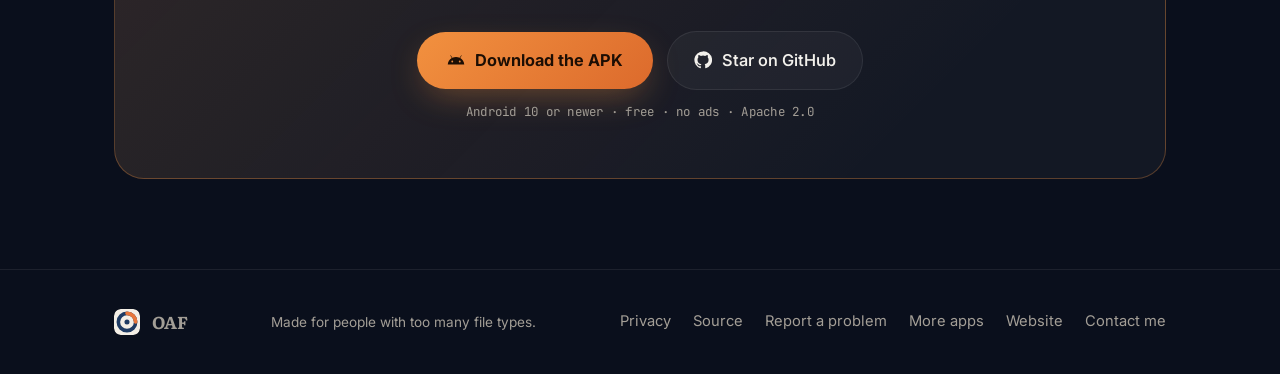
==== commit 91313e85: "Show my name beside the app name in the header" ====
--- a/docs/index.html
+++ b/docs/index.html
@@ -17,12 +17,11 @@
 <style>:root{--bg:#0A0F1C;--bg-2:#0F1729;--text:#F3F1EC;--muted:#A39E96;--soft:#D6D2CB;--accent:#F2913F;--accent-2:#DC6A2C;--accent-3:#8FB4F0;--on-accent:#1C0E04;--accent-glow:rgba(242,145,63,.38);--accent-soft:rgba(242,145,63,.14);--accent-line:rgba(242,145,63,.30);--glow-1:rgba(242,145,63,.17);--glow-2:rgba(242,145,63,.10);--glow-3:rgba(255,255,255,.035);--gridline:rgba(255,255,255,.025);--nav:rgba(10,10,12,.55);--line:rgba(255,255,255,.08);--line-strong:rgba(255,255,255,.22);--card:rgba(255,255,255,.04);--card-hover:rgba(255,255,255,.065);--ico-bg:rgba(242,145,63,.16);--display:"Literata",Georgia,serif;--body:"Inter",system-ui,sans-serif;--mono:"JetBrains Mono",ui-monospace,monospace;}</style>
 </head>
 <body>
-<div class="by-strip"><span>An app by <a href="https://prempoddar.is-a.dev">Prem Poddar</a></span><a href="https://prempoddar.is-a.dev/apps/">More apps →</a></div>
 <div class="bg-glow"></div>
 <div class="bg-grid"></div>
 <nav>
   <div class="wrap">
-    <a class="brand" href="./"><img src="icon.svg" alt="" />OAF</a>
+    <div class="brand-line"><a class="brand" href="./"><img src="icon.svg" alt="" />OAF</a><span class="by-sep">—</span><a class="by" href="https://prempoddar.is-a.dev">Prem Poddar</a></div>
     <div class="nav-links">
       <a href="./#features">Features</a>
       <a href="./#how">How it works</a>
--- a/docs/site.css
+++ b/docs/site.css
@@ -123,4 +123,4 @@
 .prose ul{padding-left:22px;display:grid;gap:8px;margin-top:8px}
 .prose table{min-width:0;margin-top:12px}
 .prose td:first-child{white-space:normal}
-.by-strip{position:relative;z-index:60;display:flex;justify-content:center;align-items:center;gap:18px;flex-wrap:wrap;padding:7px 16px;font-size:.8rem;color:var(--muted);border-bottom:1px solid var(--line)}.by-strip a{color:var(--text);text-decoration:none;font-weight:600}.by-strip a:hover{text-decoration:underline}
+.brand-line{display:flex;align-items:center;gap:10px;min-width:0}.by-sep{color:var(--muted);opacity:.55}.by{color:var(--muted);text-decoration:none;font-weight:500;font-size:.95rem;white-space:nowrap;transition:color .2s}.by:hover{color:var(--text)}@media(max-width:520px){.brand-line{flex-direction:column;align-items:flex-start;gap:0}.by-sep{display:none}.by{font-size:.74rem;line-height:1.1;margin-left:42px;margin-top:-3px}}
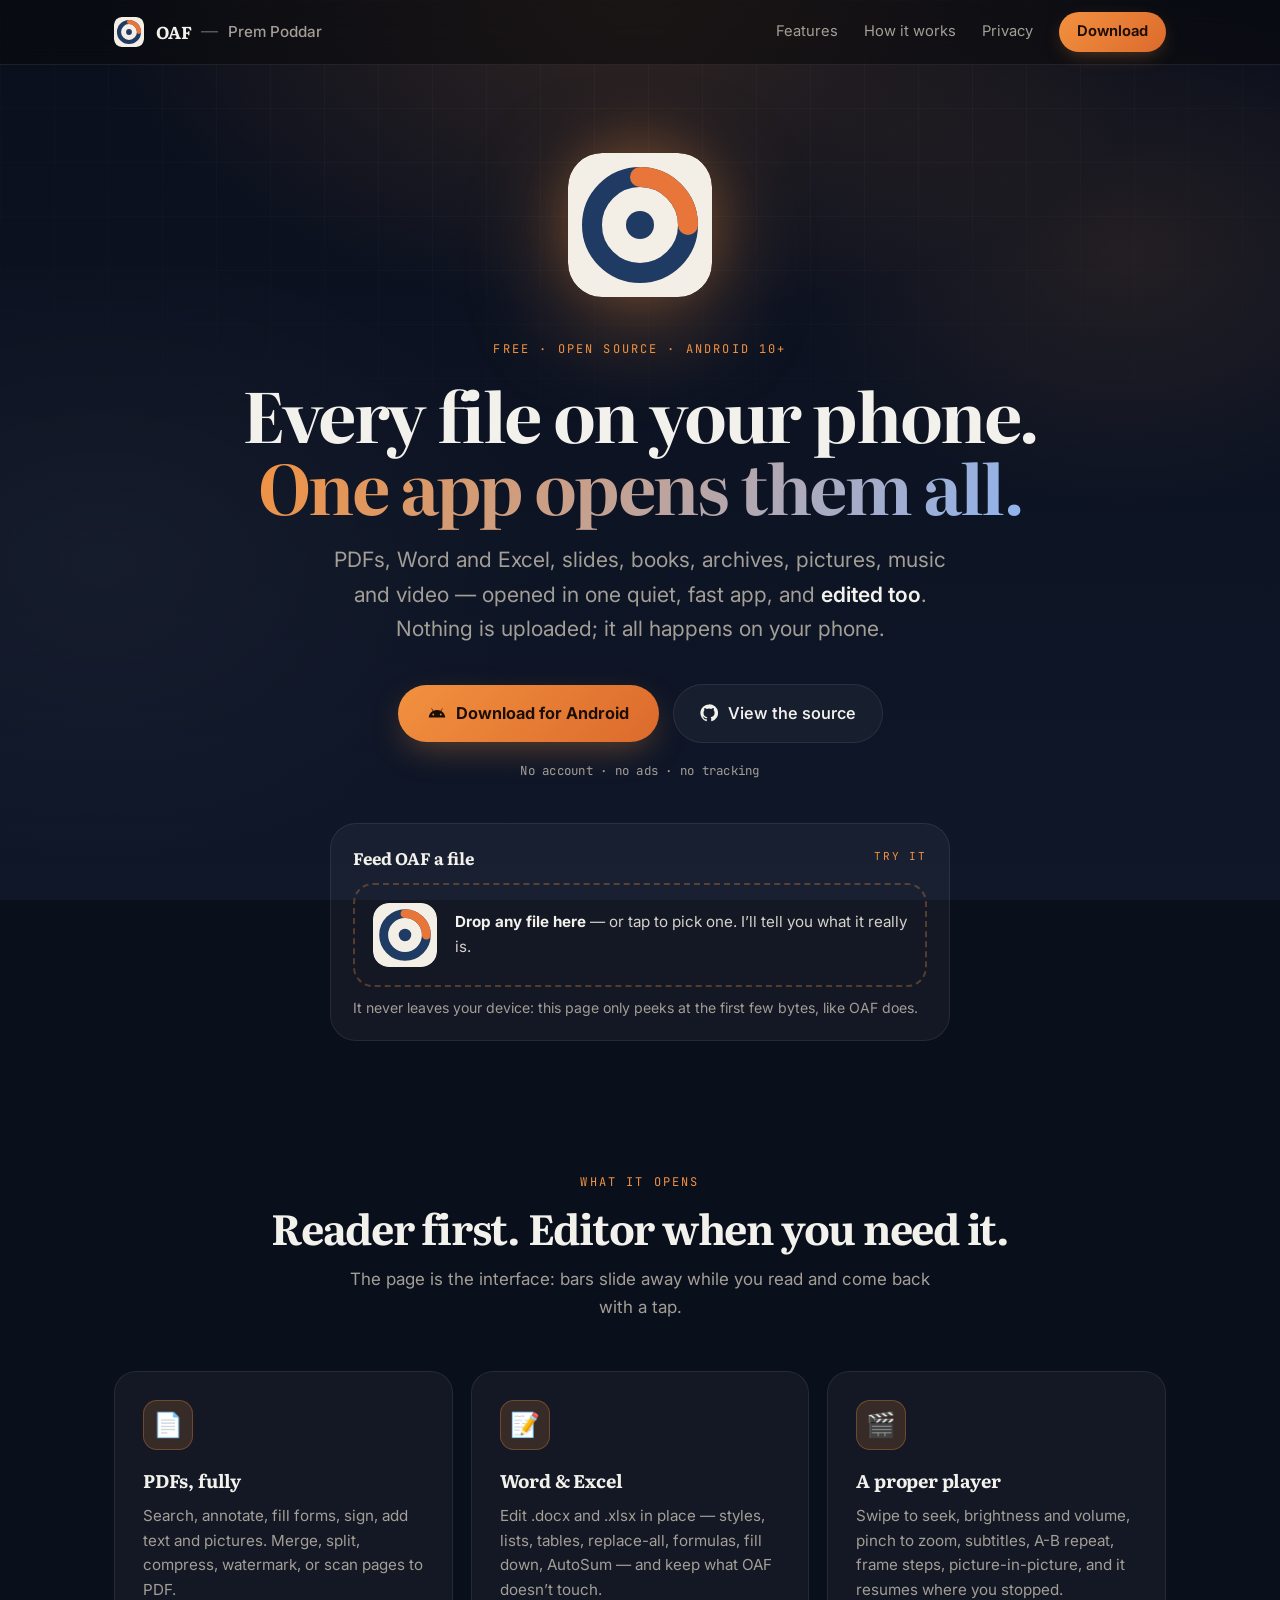
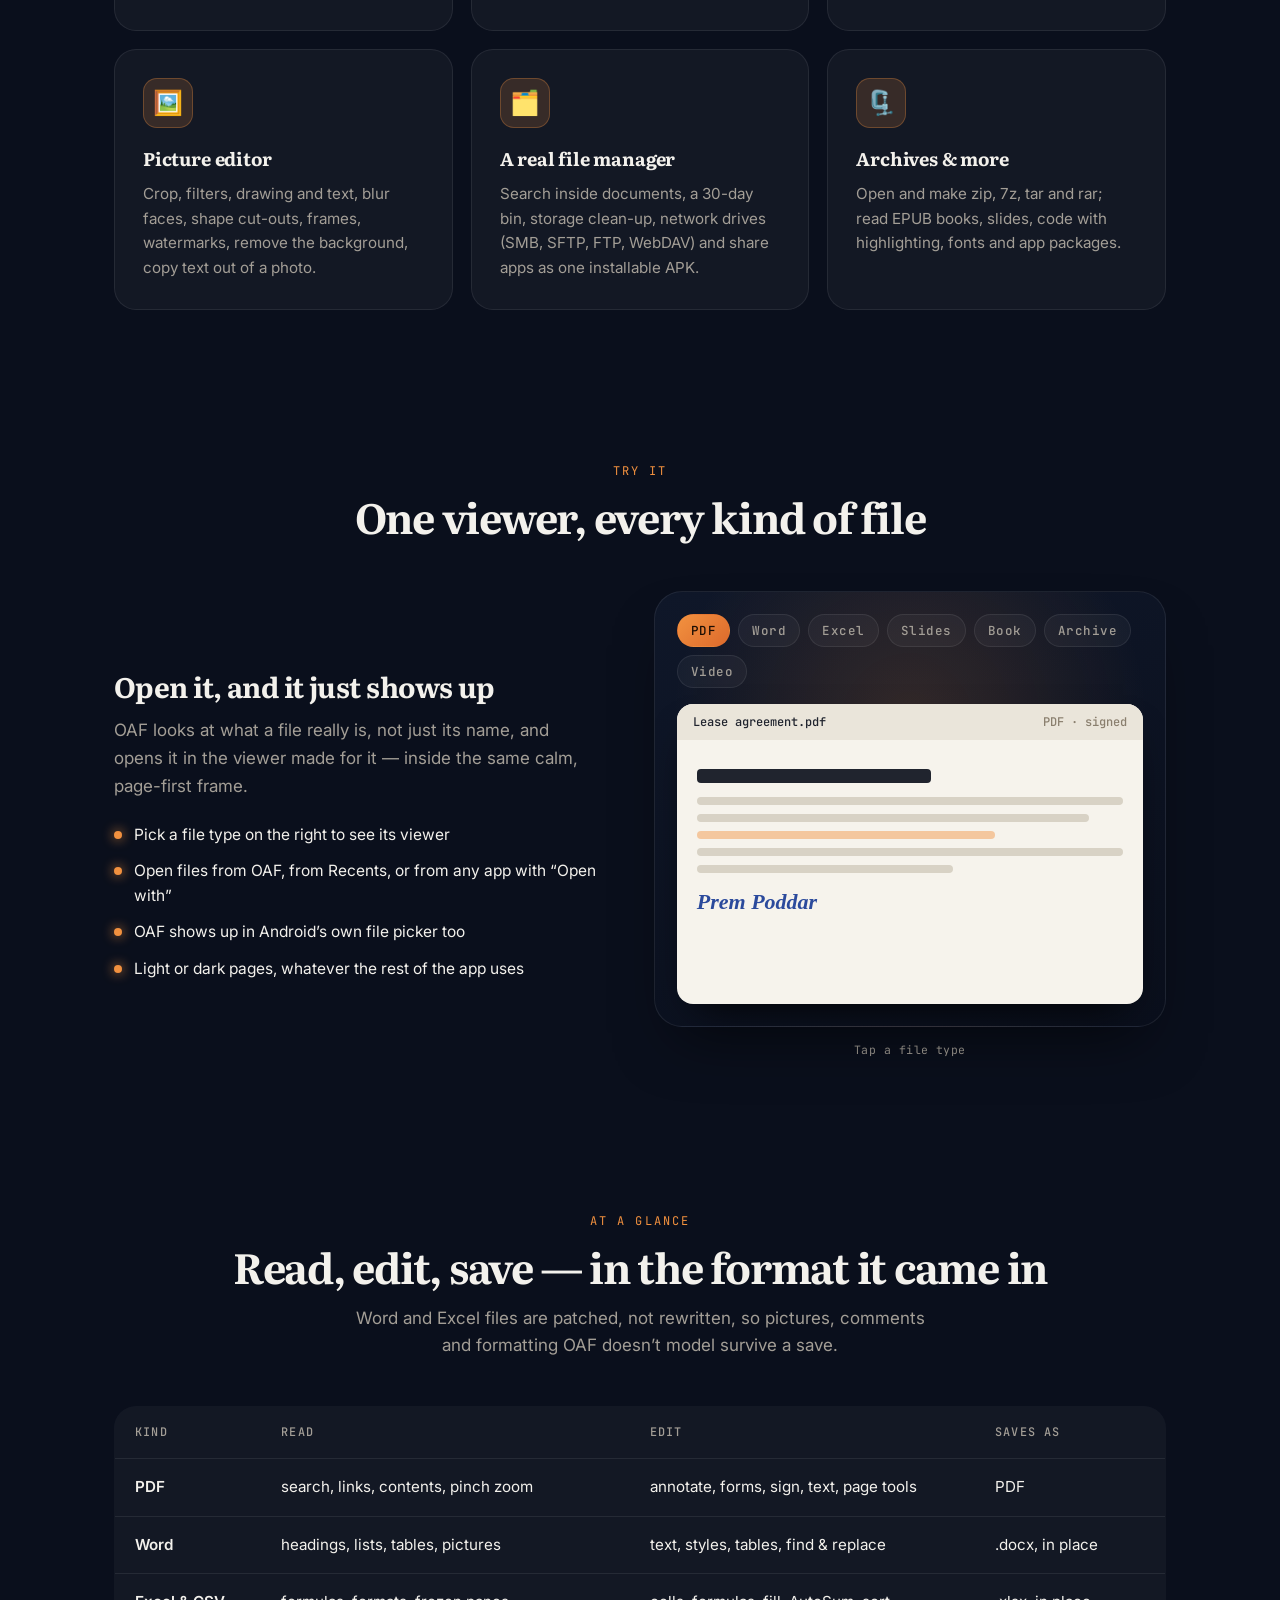
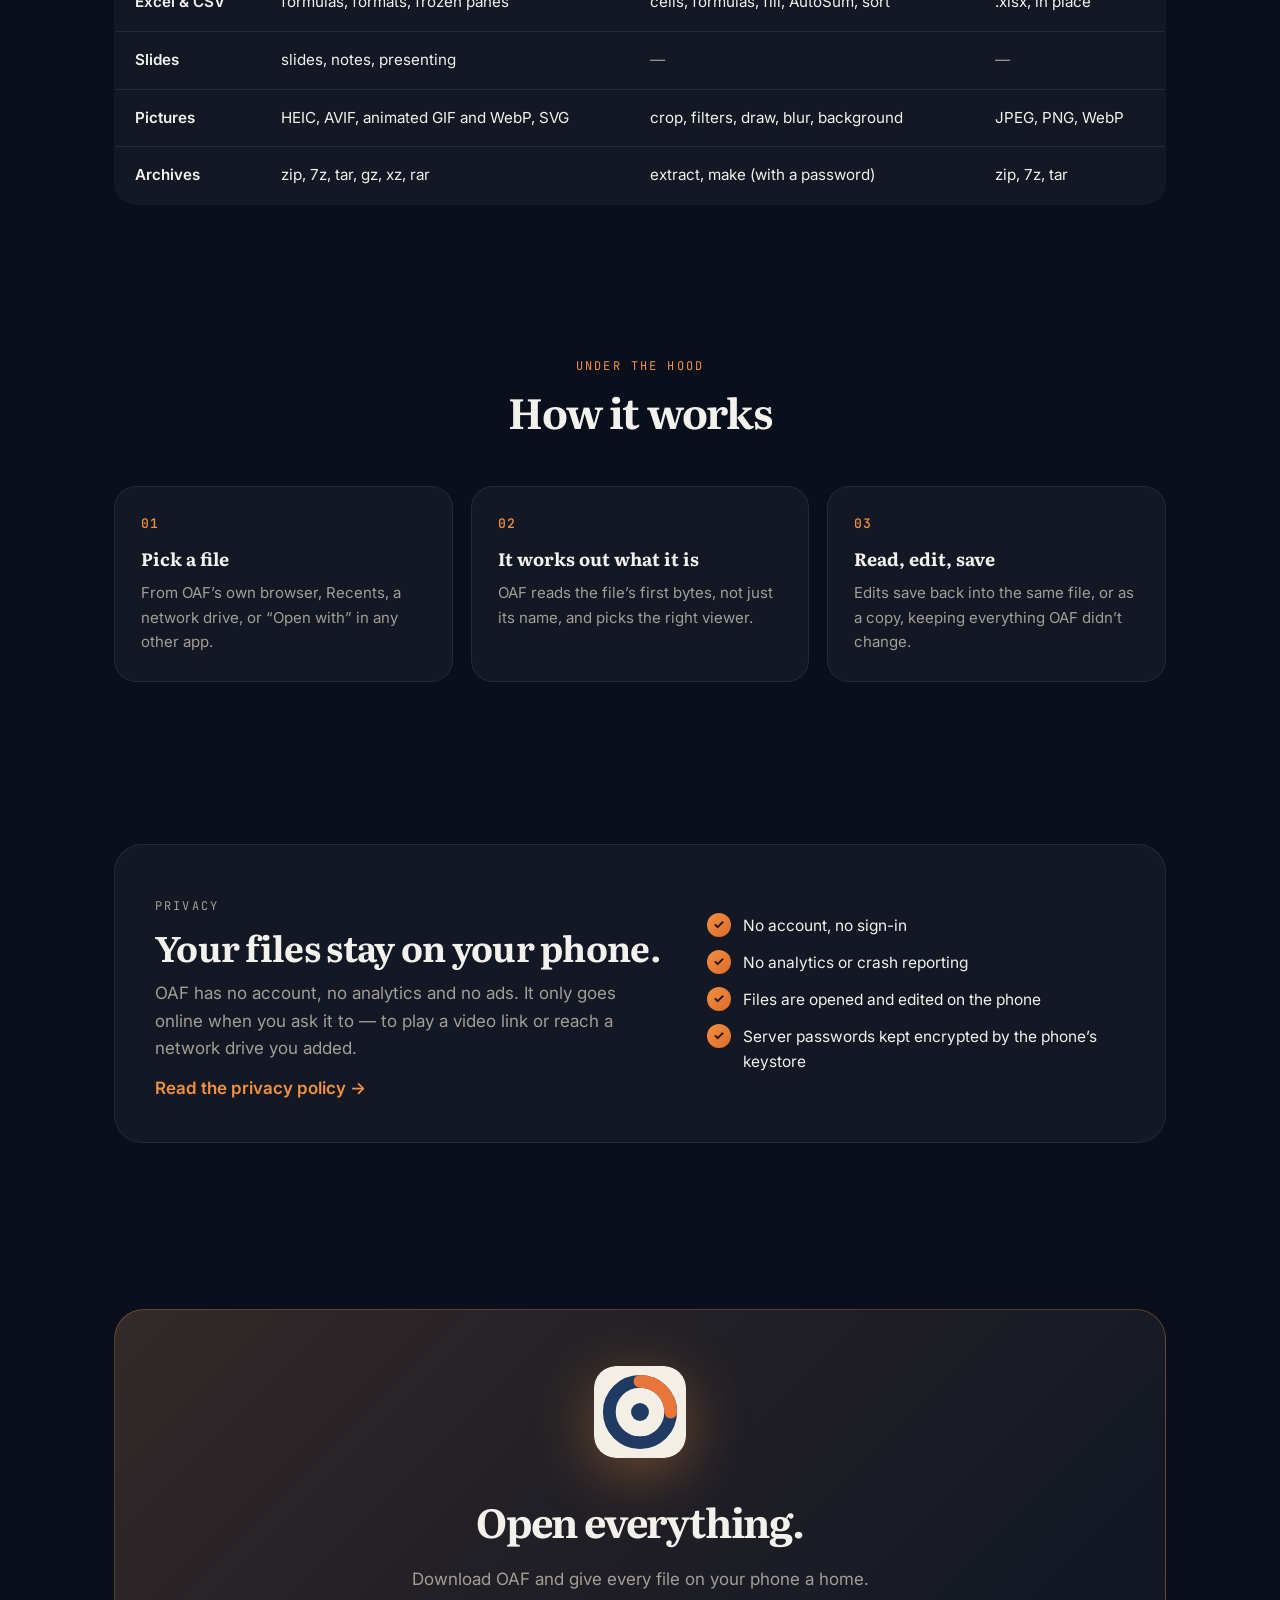
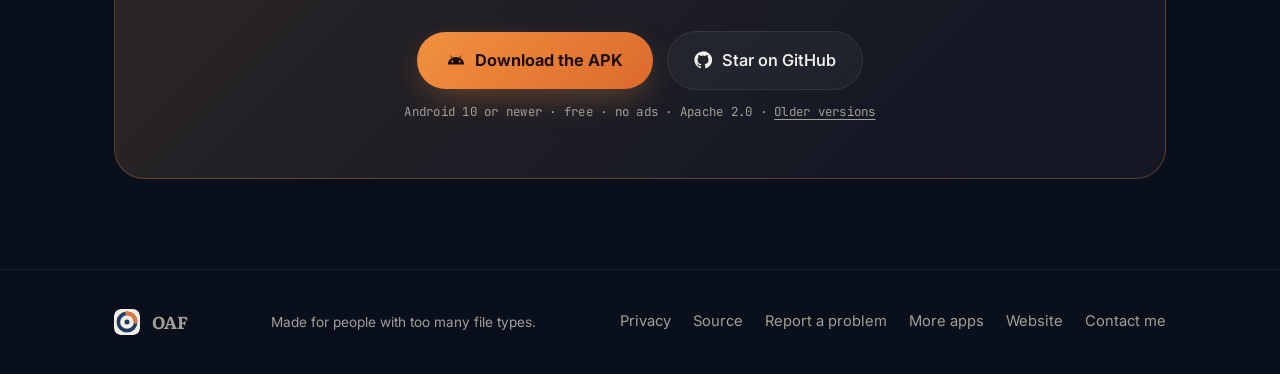
==== commit bcd8ddff: "Website: Download the APK downloads the latest version directly; link to older versions" ====
--- a/docs/index.html
+++ b/docs/index.html
@@ -38,7 +38,7 @@
     <h1 class="fade-up d1">Every file on your phone.<br /><span class="hl">One app opens them all.</span></h1>
     <p class="tagline fade-up d2">PDFs, Word and Excel, slides, books, archives, pictures, music and video — opened in one quiet, fast app, and <b>edited too</b>. Nothing is uploaded; it all happens on your phone.</p>
     <div class="cta-row fade-up d3">
-      <a href="https://github.com/PremPoddar/OAF/releases/latest" class="btn-primary"><svg viewBox="0 0 24 24" fill="currentColor" aria-hidden="true"><path d="M17.6 9.48l1.84-3.18a.38.38 0 0 0-.66-.38l-1.86 3.22a11.4 11.4 0 0 0-9.84 0L5.22 5.92a.38.38 0 0 0-.66.38L6.4 9.48A10.8 10.8 0 0 0 1 18h22a10.8 10.8 0 0 0-5.4-8.52ZM7 15.25a1.25 1.25 0 1 1 0-2.5 1.25 1.25 0 0 1 0 2.5Zm10 0a1.25 1.25 0 1 1 0-2.5 1.25 1.25 0 0 1 0 2.5Z"/></svg> Download for Android</a>
+      <a href="https://github.com/PremPoddar/OAF/releases/latest/download/OAF.apk" class="btn-primary" download><svg viewBox="0 0 24 24" fill="currentColor" aria-hidden="true"><path d="M17.6 9.48l1.84-3.18a.38.38 0 0 0-.66-.38l-1.86 3.22a11.4 11.4 0 0 0-9.84 0L5.22 5.92a.38.38 0 0 0-.66.38L6.4 9.48A10.8 10.8 0 0 0 1 18h22a10.8 10.8 0 0 0-5.4-8.52ZM7 15.25a1.25 1.25 0 1 1 0-2.5 1.25 1.25 0 0 1 0 2.5Zm10 0a1.25 1.25 0 1 1 0-2.5 1.25 1.25 0 0 1 0 2.5Z"/></svg> Download for Android</a>
       <a href="https://github.com/PremPoddar/OAF" class="btn-ghost"><svg viewBox="0 0 24 24" fill="currentColor" aria-hidden="true"><path d="M12 .5a11.5 11.5 0 0 0-3.64 22.41c.58.1.79-.25.79-.56v-2c-3.2.7-3.87-1.37-3.87-1.37-.53-1.33-1.28-1.69-1.28-1.69-1.05-.72.08-.7.08-.7 1.16.08 1.77 1.19 1.77 1.19 1.03 1.77 2.7 1.26 3.36.96.1-.75.4-1.26.73-1.55-2.55-.29-5.24-1.28-5.24-5.69 0-1.26.45-2.29 1.19-3.1-.12-.29-.52-1.46.11-3.05 0 0 .97-.31 3.17 1.18a11 11 0 0 1 5.77 0c2.2-1.49 3.17-1.18 3.17-1.18.63 1.59.23 2.76.11 3.05.74.81 1.19 1.84 1.19 3.1 0 4.42-2.69 5.39-5.25 5.68.41.36.78 1.06.78 2.14v3.17c0 .31.21.67.8.56A11.5 11.5 0 0 0 12 .5Z"/></svg> View the source</a>
     </div>
     <p class="micro fade-up d3">No account · no ads · no tracking</p>
@@ -118,10 +118,10 @@
       <h2>Open everything.</h2>
       <p>Download OAF and give every file on your phone a home.</p>
       <div class="cta-row">
-        <a href="https://github.com/PremPoddar/OAF/releases/latest" class="btn-primary"><svg viewBox="0 0 24 24" fill="currentColor" aria-hidden="true"><path d="M17.6 9.48l1.84-3.18a.38.38 0 0 0-.66-.38l-1.86 3.22a11.4 11.4 0 0 0-9.84 0L5.22 5.92a.38.38 0 0 0-.66.38L6.4 9.48A10.8 10.8 0 0 0 1 18h22a10.8 10.8 0 0 0-5.4-8.52ZM7 15.25a1.25 1.25 0 1 1 0-2.5 1.25 1.25 0 0 1 0 2.5Zm10 0a1.25 1.25 0 1 1 0-2.5 1.25 1.25 0 0 1 0 2.5Z"/></svg> Download the APK</a>
+        <a href="https://github.com/PremPoddar/OAF/releases/latest/download/OAF.apk" class="btn-primary" download><svg viewBox="0 0 24 24" fill="currentColor" aria-hidden="true"><path d="M17.6 9.48l1.84-3.18a.38.38 0 0 0-.66-.38l-1.86 3.22a11.4 11.4 0 0 0-9.84 0L5.22 5.92a.38.38 0 0 0-.66.38L6.4 9.48A10.8 10.8 0 0 0 1 18h22a10.8 10.8 0 0 0-5.4-8.52ZM7 15.25a1.25 1.25 0 1 1 0-2.5 1.25 1.25 0 0 1 0 2.5Zm10 0a1.25 1.25 0 1 1 0-2.5 1.25 1.25 0 0 1 0 2.5Z"/></svg> Download the APK</a>
         <a href="https://github.com/PremPoddar/OAF" class="btn-ghost"><svg viewBox="0 0 24 24" fill="currentColor" aria-hidden="true"><path d="M12 .5a11.5 11.5 0 0 0-3.64 22.41c.58.1.79-.25.79-.56v-2c-3.2.7-3.87-1.37-3.87-1.37-.53-1.33-1.28-1.69-1.28-1.69-1.05-.72.08-.7.08-.7 1.16.08 1.77 1.19 1.77 1.19 1.03 1.77 2.7 1.26 3.36.96.1-.75.4-1.26.73-1.55-2.55-.29-5.24-1.28-5.24-5.69 0-1.26.45-2.29 1.19-3.1-.12-.29-.52-1.46.11-3.05 0 0 .97-.31 3.17 1.18a11 11 0 0 1 5.77 0c2.2-1.49 3.17-1.18 3.17-1.18.63 1.59.23 2.76.11 3.05.74.81 1.19 1.84 1.19 3.1 0 4.42-2.69 5.39-5.25 5.68.41.36.78 1.06.78 2.14v3.17c0 .31.21.67.8.56A11.5 11.5 0 0 0 12 .5Z"/></svg> Star on GitHub</a>
       </div>
-      <p class="micro">Android 10 or newer · free · no ads · Apache 2.0</p>
+      <p class="micro">Android 10 or newer · free · no ads · Apache 2.0 · <a href="https://github.com/PremPoddar/OAF/releases">Older versions</a></p>
     </div>
   </div>
 </section>
--- a/docs/site.css
+++ b/docs/site.css
@@ -124,3 +124,4 @@
 .prose table{min-width:0;margin-top:12px}
 .prose td:first-child{white-space:normal}
 .brand-line{display:flex;align-items:center;gap:10px;min-width:0}.by-sep{color:var(--muted);opacity:.55}.by{color:var(--muted);text-decoration:none;font-weight:500;font-size:.95rem;white-space:nowrap;transition:color .2s}.by:hover{color:var(--text)}@media(max-width:520px){.brand-line{flex-direction:column;align-items:flex-start;gap:0}.by-sep{display:none}.by{font-size:.74rem;line-height:1.1;margin-left:42px;margin-top:-3px}}
+.micro a{color:inherit;text-decoration:underline;text-underline-offset:3px}.micro a:hover{color:var(--text)}
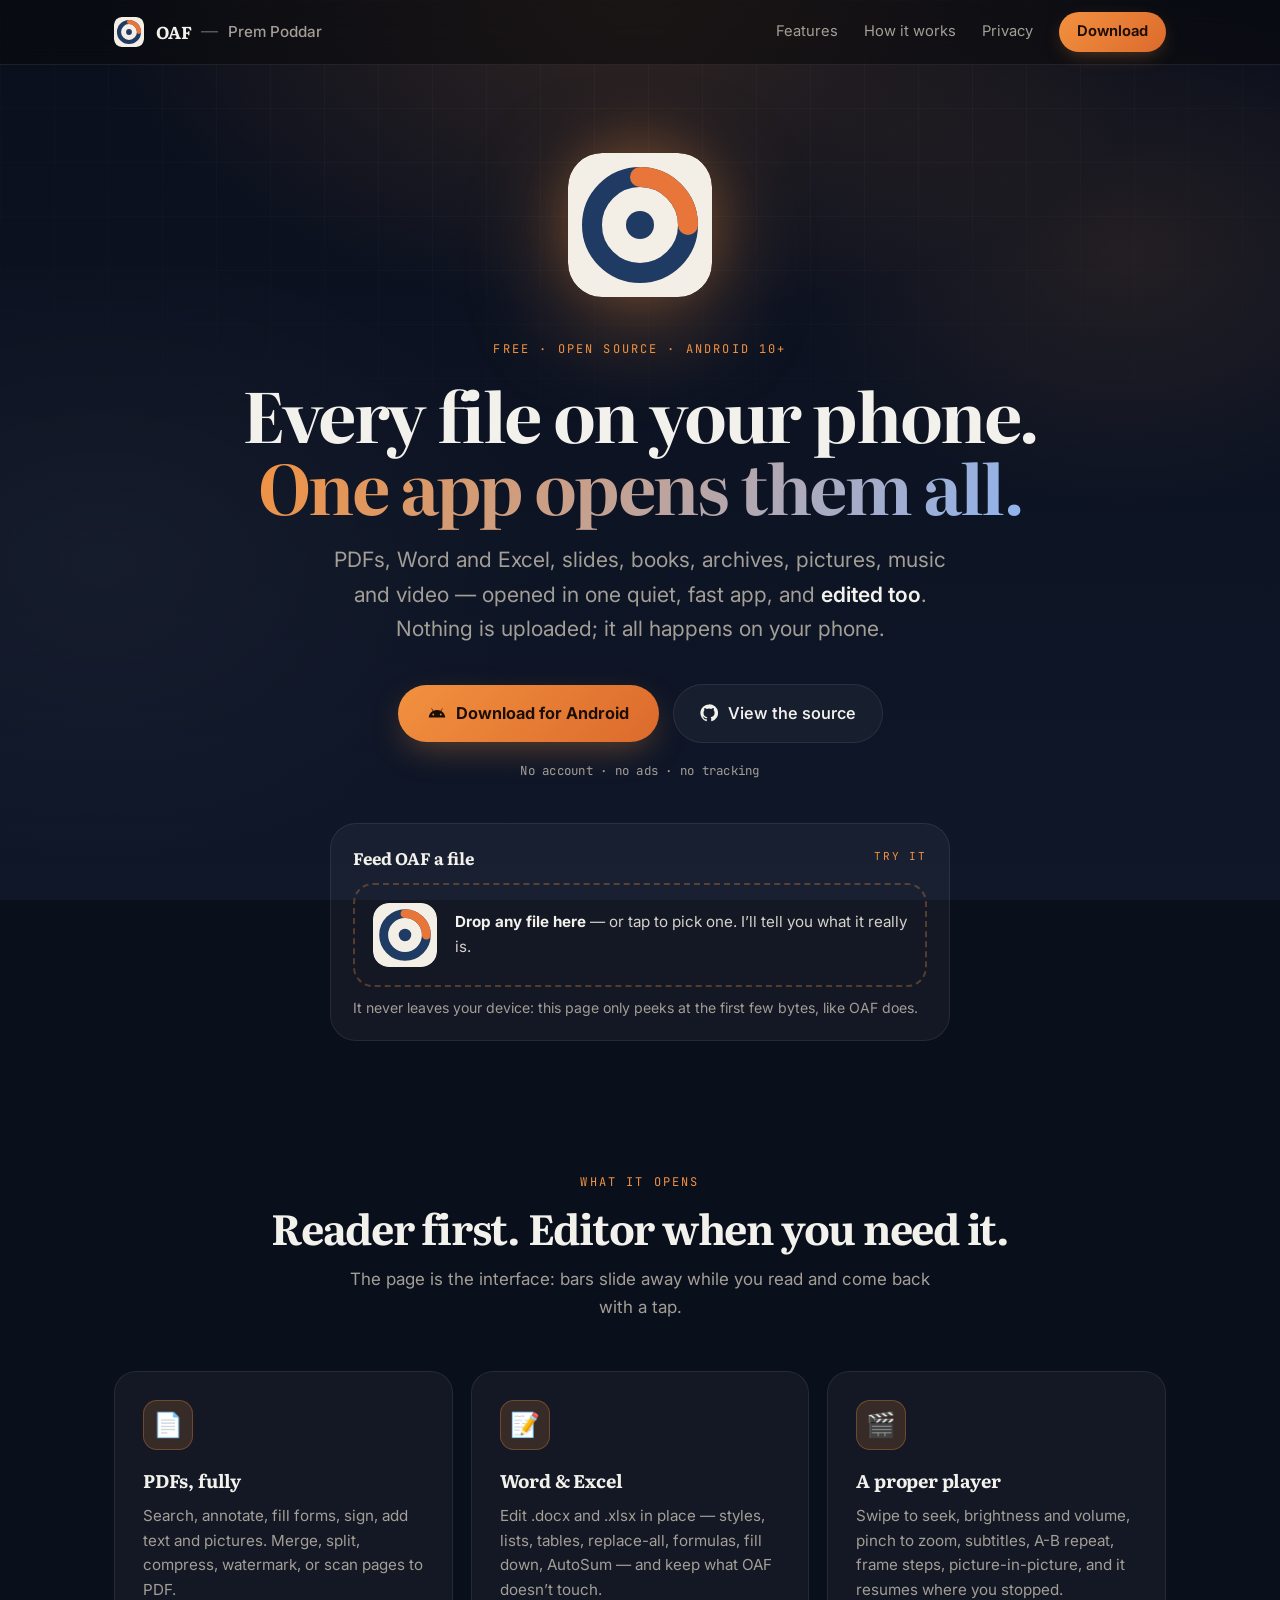
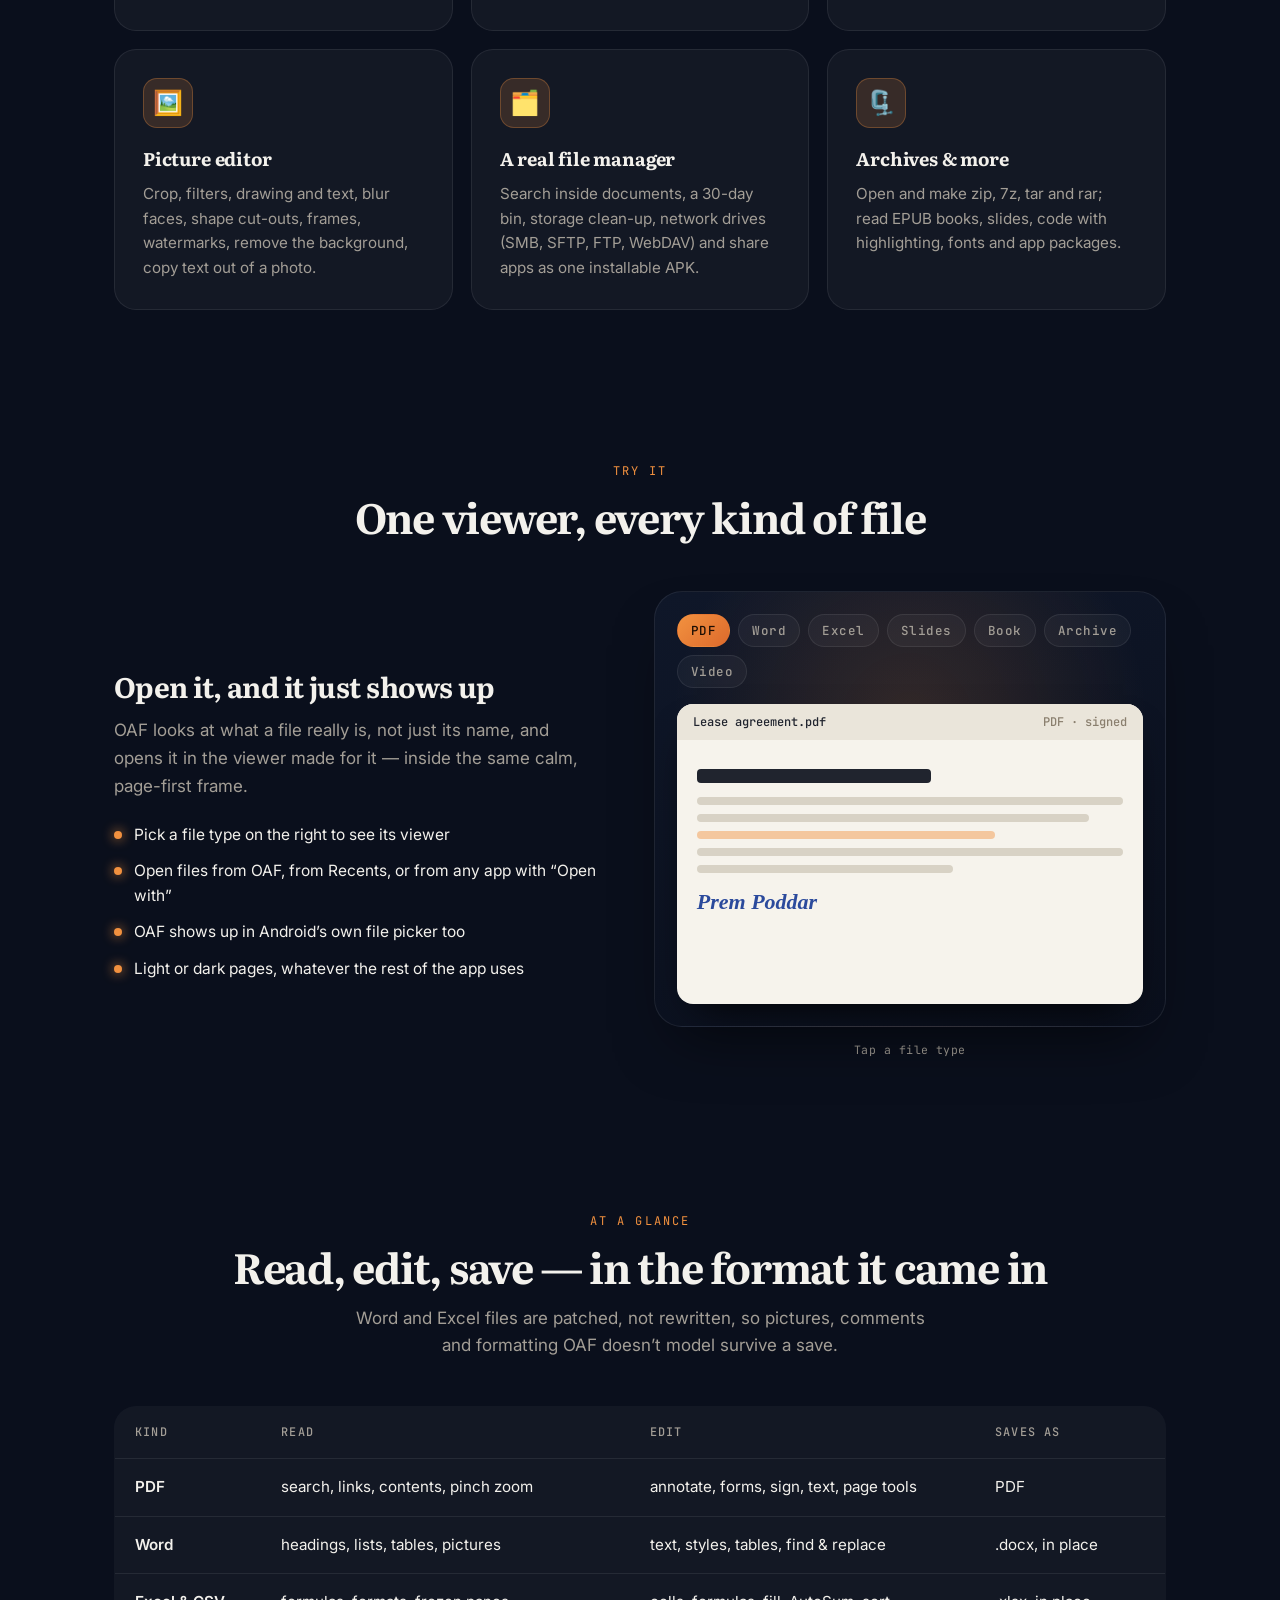
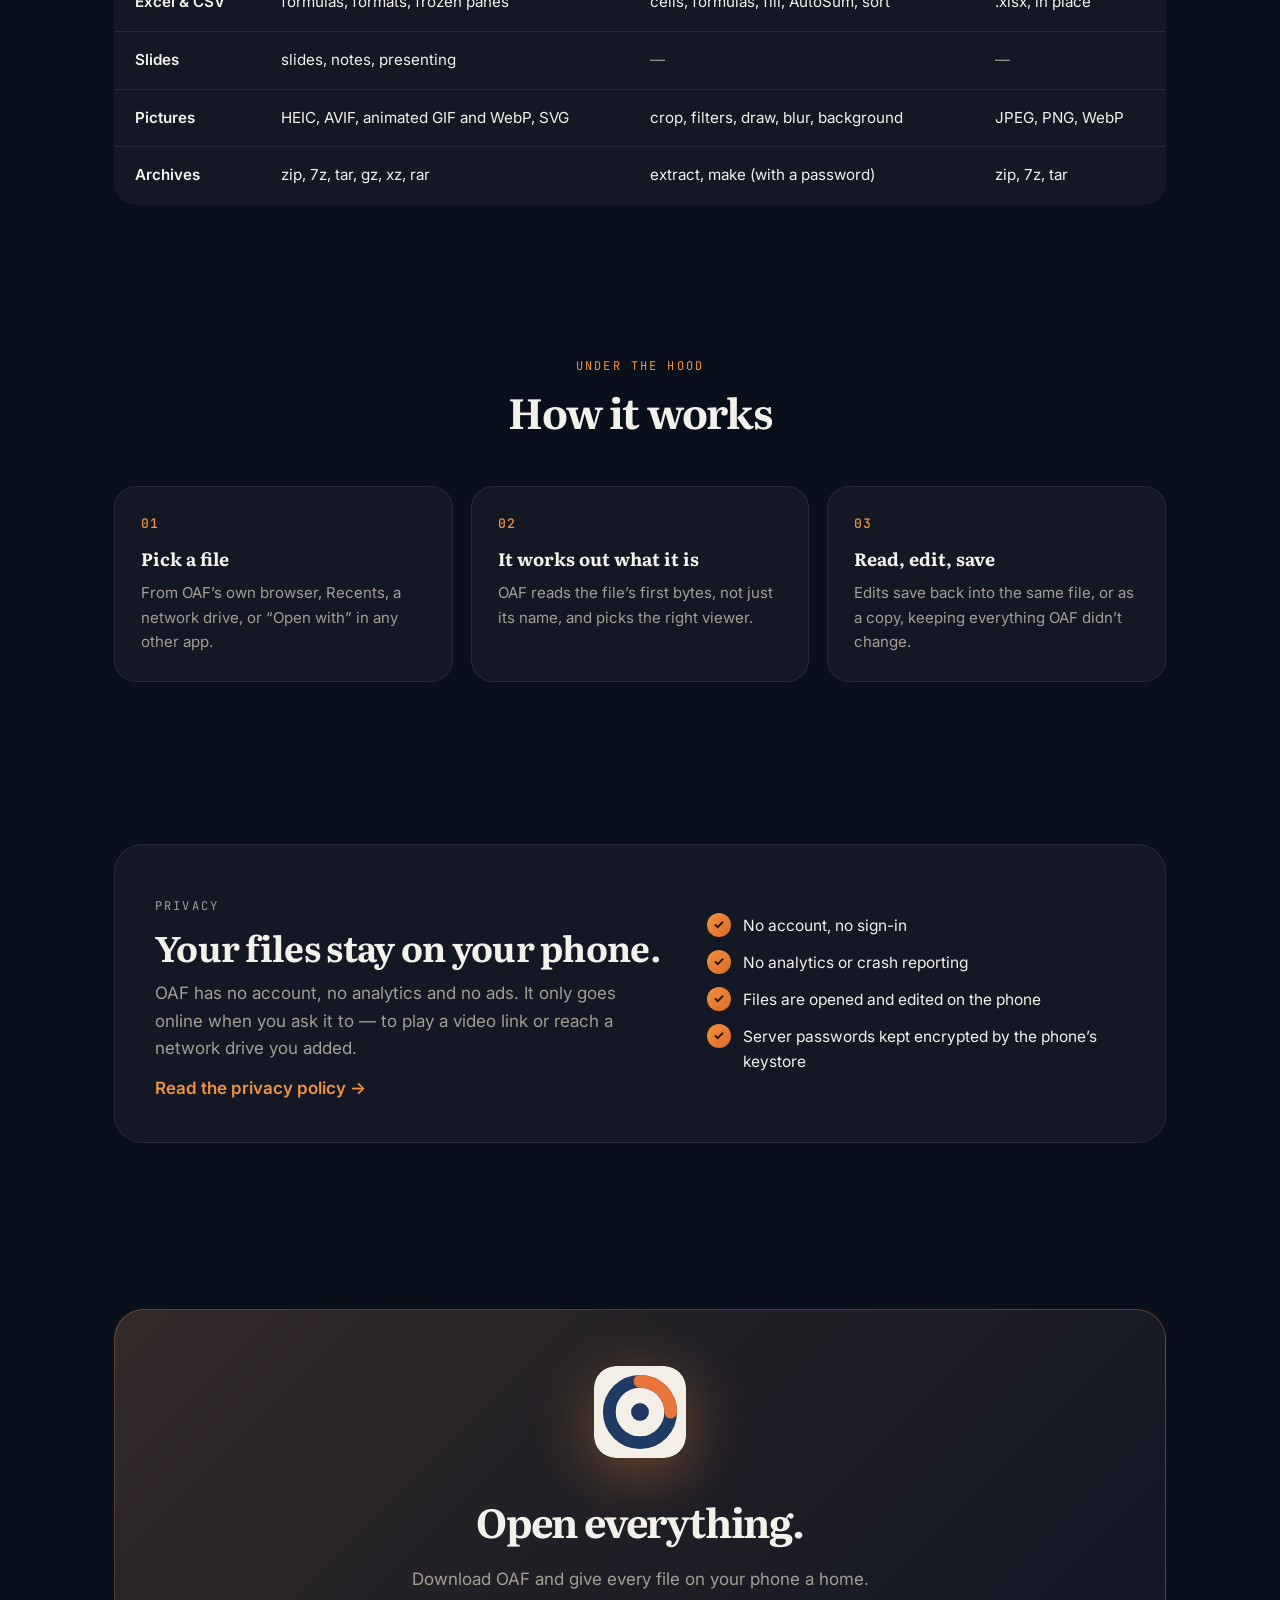
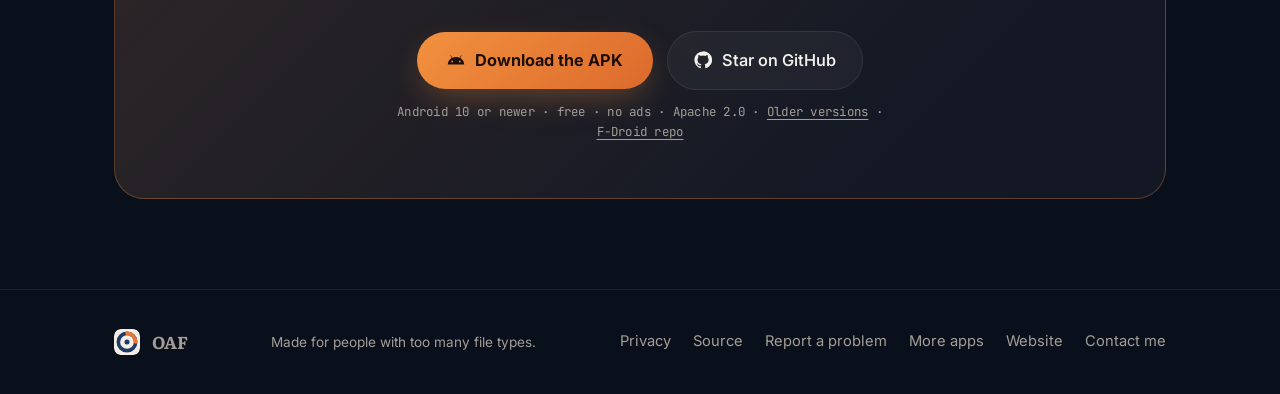
==== commit 615800ba: "Link to the F-Droid repo" ====
--- a/docs/index.html
+++ b/docs/index.html
@@ -121,7 +121,7 @@
         <a href="https://github.com/PremPoddar/OAF/releases/latest/download/OAF.apk" class="btn-primary" download><svg viewBox="0 0 24 24" fill="currentColor" aria-hidden="true"><path d="M17.6 9.48l1.84-3.18a.38.38 0 0 0-.66-.38l-1.86 3.22a11.4 11.4 0 0 0-9.84 0L5.22 5.92a.38.38 0 0 0-.66.38L6.4 9.48A10.8 10.8 0 0 0 1 18h22a10.8 10.8 0 0 0-5.4-8.52ZM7 15.25a1.25 1.25 0 1 1 0-2.5 1.25 1.25 0 0 1 0 2.5Zm10 0a1.25 1.25 0 1 1 0-2.5 1.25 1.25 0 0 1 0 2.5Z"/></svg> Download the APK</a>
         <a href="https://github.com/PremPoddar/OAF" class="btn-ghost"><svg viewBox="0 0 24 24" fill="currentColor" aria-hidden="true"><path d="M12 .5a11.5 11.5 0 0 0-3.64 22.41c.58.1.79-.25.79-.56v-2c-3.2.7-3.87-1.37-3.87-1.37-.53-1.33-1.28-1.69-1.28-1.69-1.05-.72.08-.7.08-.7 1.16.08 1.77 1.19 1.77 1.19 1.03 1.77 2.7 1.26 3.36.96.1-.75.4-1.26.73-1.55-2.55-.29-5.24-1.28-5.24-5.69 0-1.26.45-2.29 1.19-3.1-.12-.29-.52-1.46.11-3.05 0 0 .97-.31 3.17 1.18a11 11 0 0 1 5.77 0c2.2-1.49 3.17-1.18 3.17-1.18.63 1.59.23 2.76.11 3.05.74.81 1.19 1.84 1.19 3.1 0 4.42-2.69 5.39-5.25 5.68.41.36.78 1.06.78 2.14v3.17c0 .31.21.67.8.56A11.5 11.5 0 0 0 12 .5Z"/></svg> Star on GitHub</a>
       </div>
-      <p class="micro">Android 10 or newer · free · no ads · Apache 2.0 · <a href="https://github.com/PremPoddar/OAF/releases">Older versions</a></p>
+      <p class="micro">Android 10 or newer · free · no ads · Apache 2.0 · <a href="https://github.com/PremPoddar/OAF/releases">Older versions</a> · <a href="https://prempoddar.github.io/fdroid/repo?fingerprint=B22CDB8846EA991100C5D8DD2CBB893AF2C51B72406210B94B9F8C9B539E8BF6">F-Droid repo</a></p>
     </div>
   </div>
 </section>
